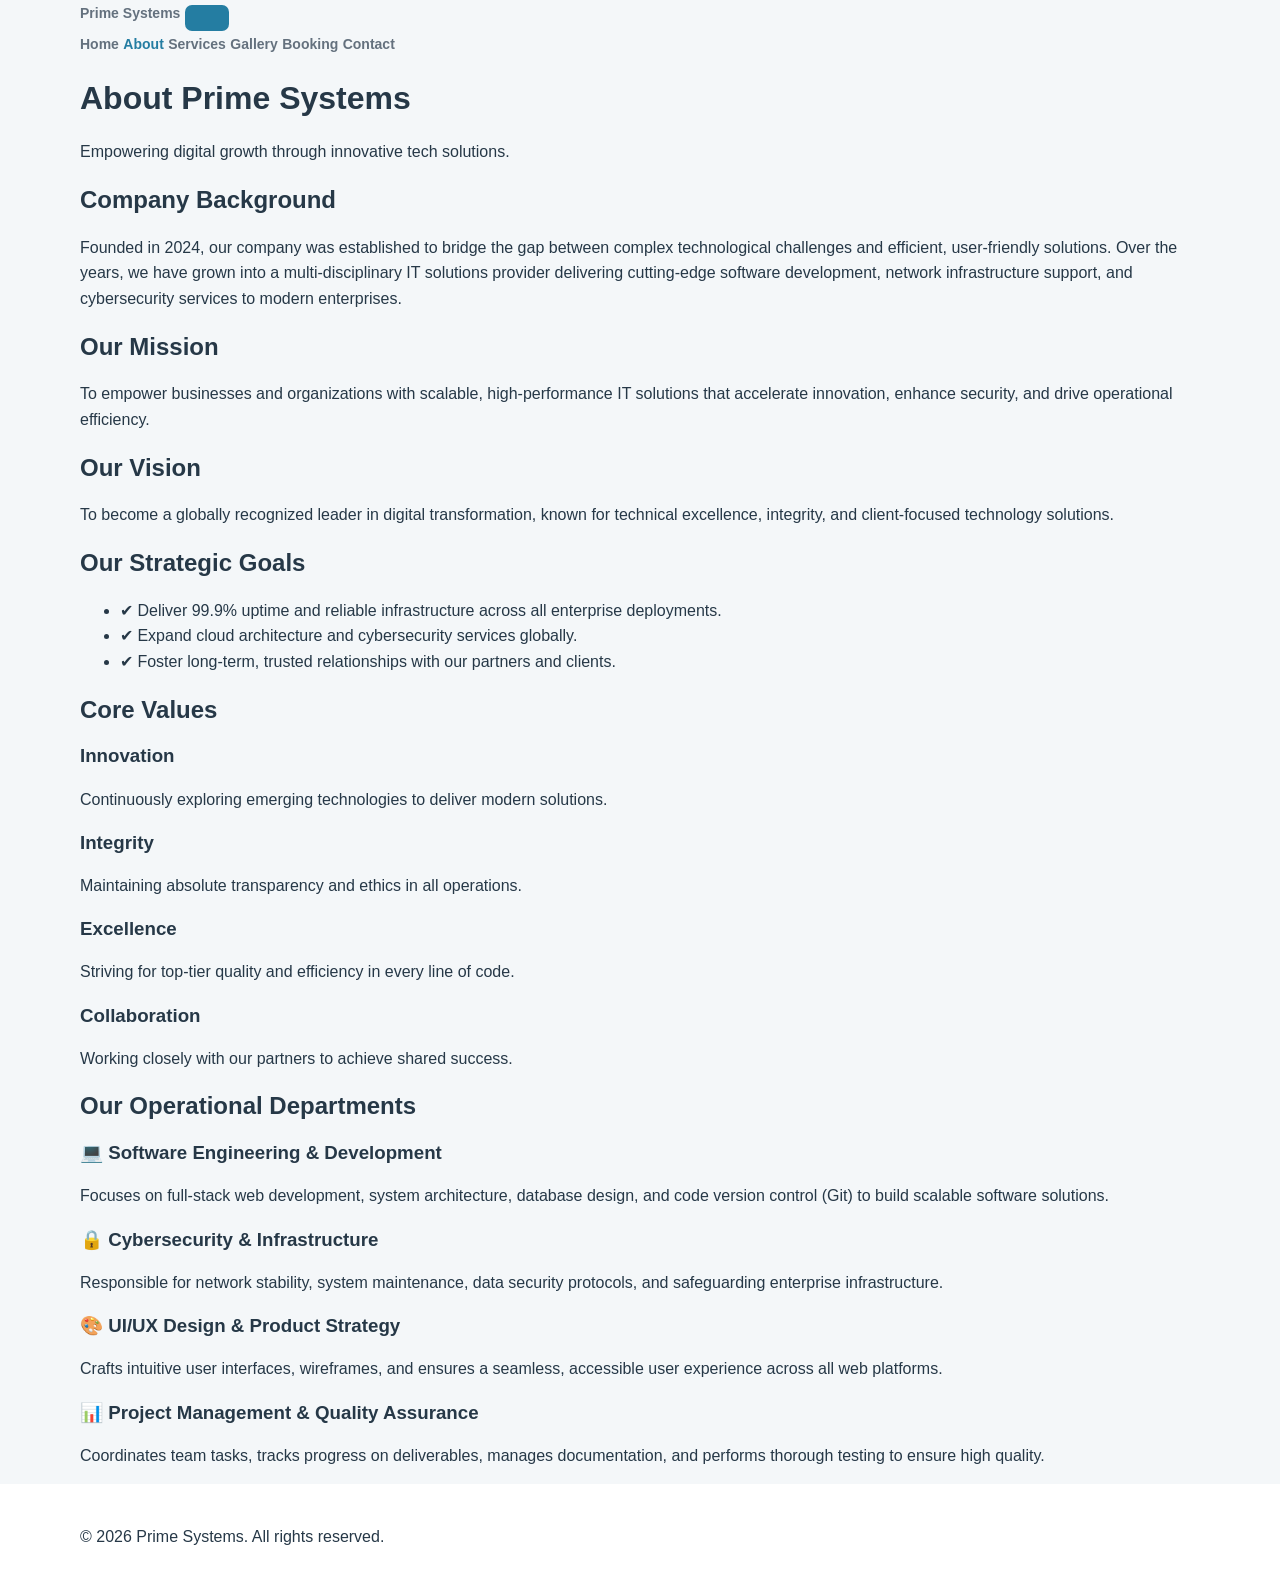
==== about.html @ 313a0764 "Add about.html page" ====
<!DOCTYPE html>
<html lang="en">
<head>
  <meta charset="UTF-8">
  <meta name="viewport" content="width=device-width, initial-scale=1.0">
  <title>About Us - Prime Systems</title>
  <!-- Bootstrap 5 CSS CDN -->
  <link rel="stylesheet" href="style.css">
</head>
<body class="bg-light">
<!-- Navigation -->
<nav class="navbar navbar-expand-lg navbar-dark bg-dark">
  <div class="container">
    <a class="navbar-brand" href="index.html">Prime Systems</a>

    <button class="navbar-toggler" type="button" 
            data-bs-toggle="collapse" data-bs-target="#menu" 
            aria-controls="menu" aria-expanded="false" 
            aria-label="Toggle navigation">
      <span class="navbar-toggler-icon"></span>
    </button>

    <div class="collapse navbar-collapse" id="menu">
      <div class="navbar-nav ms-auto">
        <a class="nav-link" href="index.html">Home</a>
        <a class="nav-link active" href="about_us.html" aria-current="page">About</a>
        <a class="nav-link" href="services.html">Services</a>
        <a class="nav-link" href="gallery.html">Gallery</a>
        <a class="nav-link" href="booking.html">Booking</a>
        <a class="nav-link" href="contact.html">Contact</a>
      </div>
    </div>
  </div>
</nav>

  <!-- Hero Banner -->
  <header class="bg-primary text-white text-center py-5 shadow-sm">
    <div class="container">
      <h1 class="display-4 fw-bold">About Prime Systems</h1>
      <p class="lead mb-0">Empowering digital growth through innovative tech solutions.</p>
    </div>
  </header>

  <main class="container my-5">

    <!-- Company Background -->
    <section class="card border-0 shadow-sm mb-4">
      <div class="card-body p-4">
        <h2 class="h3 text-primary border-bottom pb-2 mb-3">Company Background</h2>
        <p class="card-text text-secondary">
          Founded in 2024, our company was established to bridge the gap between complex technological challenges and efficient, user-friendly solutions. Over the years, we have grown into a multi-disciplinary IT solutions provider delivering cutting-edge software development, network infrastructure support, and cybersecurity services to modern enterprises.
        </p>
      </div>
    </section>

    <!-- Mission & Vision -->
    <div class="row g-4 mb-4">
      <!-- Mission -->
      <div class="col-md-6">
        <section class="card border-0 shadow-sm h-100">
          <div class="card-body p-4">
            <h2 class="h3 text-primary border-bottom pb-2 mb-3">Our Mission</h2>
            <p class="card-text text-secondary">
              To empower businesses and organizations with scalable, high-performance IT solutions that accelerate innovation, enhance security, and drive operational efficiency.
            </p>
          </div>
        </section>
      </div>

      <!-- Vision -->
      <div class="col-md-6">
        <section class="card border-0 shadow-sm h-100">
          <div class="card-body p-4">
            <h2 class="h3 text-primary border-bottom pb-2 mb-3">Our Vision</h2>
            <p class="card-text text-secondary">
              To become a globally recognized leader in digital transformation, known for technical excellence, integrity, and client-focused technology solutions.
            </p>
          </div>
        </section>
      </div>
    </div>

    <!-- Company Goals -->
    <section class="card border-0 shadow-sm mb-4">
      <div class="card-body p-4">
        <h2 class="h3 text-primary border-bottom pb-2 mb-3">Our Strategic Goals</h2>
        <ul class="list-group list-group-flush text-secondary">
          <li class="list-group-item border-0 ps-0">✔ Deliver 99.9% uptime and reliable infrastructure across all enterprise deployments.</li>
          <li class="list-group-item border-0 ps-0">✔ Expand cloud architecture and cybersecurity services globally.</li>
          <li class="list-group-item border-0 ps-0">✔ Foster long-term, trusted relationships with our partners and clients.</li>
        </ul>
      </div>
    </section>

    <!-- Core Values -->
    <section class="card border-0 shadow-sm mb-4">
      <div class="card-body p-4">
        <h2 class="h3 text-primary border-bottom pb-2 mb-4">Core Values</h2>
        <div class="row g-3">
          <div class="col-md-6 col-lg-3">
            <div class="p-3 bg-light rounded border-start border-primary border-4 shadow-sm h-100">
              <h3 class="h5 text-primary">Innovation</h3>
              <p class="small text-muted mb-0">Continuously exploring emerging technologies to deliver modern solutions.</p>
            </div>
          </div>
          <div class="col-md-6 col-lg-3">
            <div class="p-3 bg-light rounded border-start border-primary border-4 shadow-sm h-100">
              <h3 class="h5 text-primary">Integrity</h3>
              <p class="small text-muted mb-0">Maintaining absolute transparency and ethics in all operations.</p>
            </div>
          </div>
          <div class="col-md-6 col-lg-3">
            <div class="p-3 bg-light rounded border-start border-primary border-4 shadow-sm h-100">
              <h3 class="h5 text-primary">Excellence</h3>
              <p class="small text-muted mb-0">Striving for top-tier quality and efficiency in every line of code.</p>
            </div>
          </div>
          <div class="col-md-6 col-lg-3">
            <div class="p-3 bg-light rounded border-start border-primary border-4 shadow-sm h-100">
              <h3 class="h5 text-primary">Collaboration</h3>
              <p class="small text-muted mb-0">Working closely with our partners to achieve shared success.</p>
            </div>
          </div>
        </div>
      </div>
    </section>

    <!-- Operational Departments (Replacing Individual -->
    <section class="card border-0 shadow-sm mb-4">
      <div class="card-body p-4">
        <h2 class="h3 text-primary border-bottom pb-2 mb-4">Our Operational Departments</h2>
        <div class="row g-4">
          
          <div class="col-md-6">
            <div class="p-3 border rounded h-100 bg-white">
              <h3 class="h5 text-dark fw-bold mb-2">💻 Software Engineering & Development</h3>
              <p class="text-secondary small mb-0">
                Focuses on full-stack web development, system architecture, database design, and code version control (Git) to build scalable software solutions.
              </p>
            </div>
          </div>

          <div class="col-md-6">
            <div class="p-3 border rounded h-100 bg-white">
              <h3 class="h5 text-dark fw-bold mb-2">🔒 Cybersecurity & Infrastructure</h3>
              <p class="text-secondary small mb-0">
                Responsible for network stability, system maintenance, data security protocols, and safeguarding enterprise infrastructure.
              </p>
            </div>
          </div>

          <div class="col-md-6">
            <div class="p-3 border rounded h-100 bg-white">
              <h3 class="h5 text-dark fw-bold mb-2">🎨 UI/UX Design & Product Strategy</h3>
              <p class="text-secondary small mb-0">
                Crafts intuitive user interfaces, wireframes, and ensures a seamless, accessible user experience across all web platforms.
              </p>
            </div>
          </div>

          <div class="col-md-6">
            <div class="p-3 border rounded h-100 bg-white">
              <h3 class="h5 text-dark fw-bold mb-2">📊 Project Management & Quality Assurance</h3>
              <p class="text-secondary small mb-0">
                Coordinates team tasks, tracks progress on deliverables, manages documentation, and performs thorough testing to ensure high quality.
              </p>
            </div>
          </div>

        </div>
      </div>
      </section> 
  </main>
  <!-- Footer -->
  <footer class="bg-dark text-white text-center py-4 mt-auto">
    <div class="container">
      <p class="mb-0">&copy; 2026 Prime Systems. All rights reserved.</p>
    </div>
  </footer>
</body>
</html>
---- style.css ----
/* Prime Systems IT Company - contact page */
:root {
  --navy: #14283e;
  --blue: #247da2;
  --text: #263847;
  --muted: #657582;
  --bg: #f4f7f9;
}
* { box-sizing: border-box; }
body { margin: 0; color: var(--text); background: var(--bg); font-family: Arial, Helvetica, sans-serif; line-height: 1.6; }
.container { width: min(1120px, 90%); margin: 0 auto; }
a { color: inherit; }
.site-header { background: #fff; border-bottom: 1px solid #e4e9ef; }
.header-content { display: flex; align-items: center; justify-content: space-between; gap: 24px; min-height: 86px; }
.logo { text-decoration: none; font-size: 20px; font-weight: 800; color: var(--navy); }
.logo span { color: var(--blue); }
nav { display: flex; gap: 21px; flex-wrap: wrap; }
nav a { text-decoration: none; font-weight: 600; font-size: 14px; color: #64717e; }
nav a:hover, nav a.active { color: var(--blue); }
.intro { padding: 70px 0 42px; }
.eyebrow { color: var(--blue); font-size: 12px; font-weight: 700; letter-spacing: 1.8px; margin: 0 0 12px; }
h1, h2, h3 { line-height: 1.25; }
.intro h1 { margin: 0; color: var(--navy); font-size: clamp(32px, 5vw, 51px); }
.intro > p:last-child { max-width: 630px; color: var(--muted); font-size: 17px; margin-top: 17px; }
.contact-section { display: grid; grid-template-columns: 0.85fr 1.15fr; gap: 23px; padding-bottom: 76px; }
.contact-info { background: var(--navy); color: white; padding: 40px; border-radius: 12px; }
.contact-info .eyebrow { color: #89d7f1; }
.contact-info h2 { font-size: 29px; margin: 0 0 12px; }
.contact-info > p:not(.eyebrow) { color: #bdcbd6; margin-bottom: 27px; }
.contact-detail { border-top: 1px solid #3c4f63; padding: 20px 0; }
.contact-detail h3 { color: #9fb8c8; font-size: 12px; letter-spacing: 1px; text-transform: uppercase; margin: 0 0 6px; }
.contact-detail a, .contact-detail p { display: block; text-decoration: none; margin: 3px 0; overflow-wrap: anywhere; }
.contact-detail a:hover { text-decoration: underline; }
.form-card { background: #fff; border: 1px solid #e2e8ed; border-radius: 12px; padding: 40px; }
.form-card h2 { font-size: 29px; color: var(--navy); margin: 0 0 5px; }
.form-card > p { color: var(--muted); margin: 0 0 28px; }
.form-row { display: grid; grid-template-columns: 1fr 1fr; gap: 16px; }
.field { margin-bottom: 19px; }
label { display: block; font-size: 13px; font-weight: 700; margin-bottom: 7px; }
input, select, textarea { width: 100%; padding: 12px 13px; font: inherit; font-size: 14px; color: var(--text); border: 1px solid #d4dde4; border-radius: 7px; background: #fff; }
textarea { resize: vertical; }
input:focus, select:focus, textarea:focus { outline: 2px solid #81cde9; outline-offset: 1px; }
button { border: 0; border-radius: 7px; background: var(--blue); color: white; font: inherit; font-size: 14px; font-weight: 700; padding: 13px 22px; cursor: pointer; }
button:hover { background: #176383; }
.form-note { color: #758390; font-size: 12px; margin: 16px 0 0; }
#form-status { color: #185e51; background: #e6f5ef; padding: 12px; border-radius: 6px; }
.booking-banner { background: #e6eff4; padding: 29px 0; }
.booking-content { display: flex; justify-content: space-between; align-items: center; gap: 20px; }
.booking-content h2 { margin: 0; color: var(--navy); font-size: 20px; }
.booking-content p { margin: 3px 0; color: var(--muted); font-size: 14px; }
.booking-content a { text-decoration: none; color: var(--blue); font-weight: 700; white-space: nowrap; }
footer { background: white; padding: 24px 0; }
.footer-content { display: flex; justify-content: space-between; gap: 20px; }
.footer-content p, .footer-content a { margin: 0; text-decoration: none; color: #71808a; font-size: 12px; }
@media (max-width: 850px) {
  .header-content { flex-direction: column; padding: 19px 0; gap: 15px; }
  nav { justify-content: center; }
  .contact-section { grid-template-columns: 1fr; }
}
@media (max-width: 560px) {
  .intro { padding: 42px 0 30px; }
  .contact-info, .form-card { padding: 25px; }
  .form-row { grid-template-columns: 1fr; gap: 0; }
  .booking-content, .footer-content { flex-direction: column; align-items: start; }
}
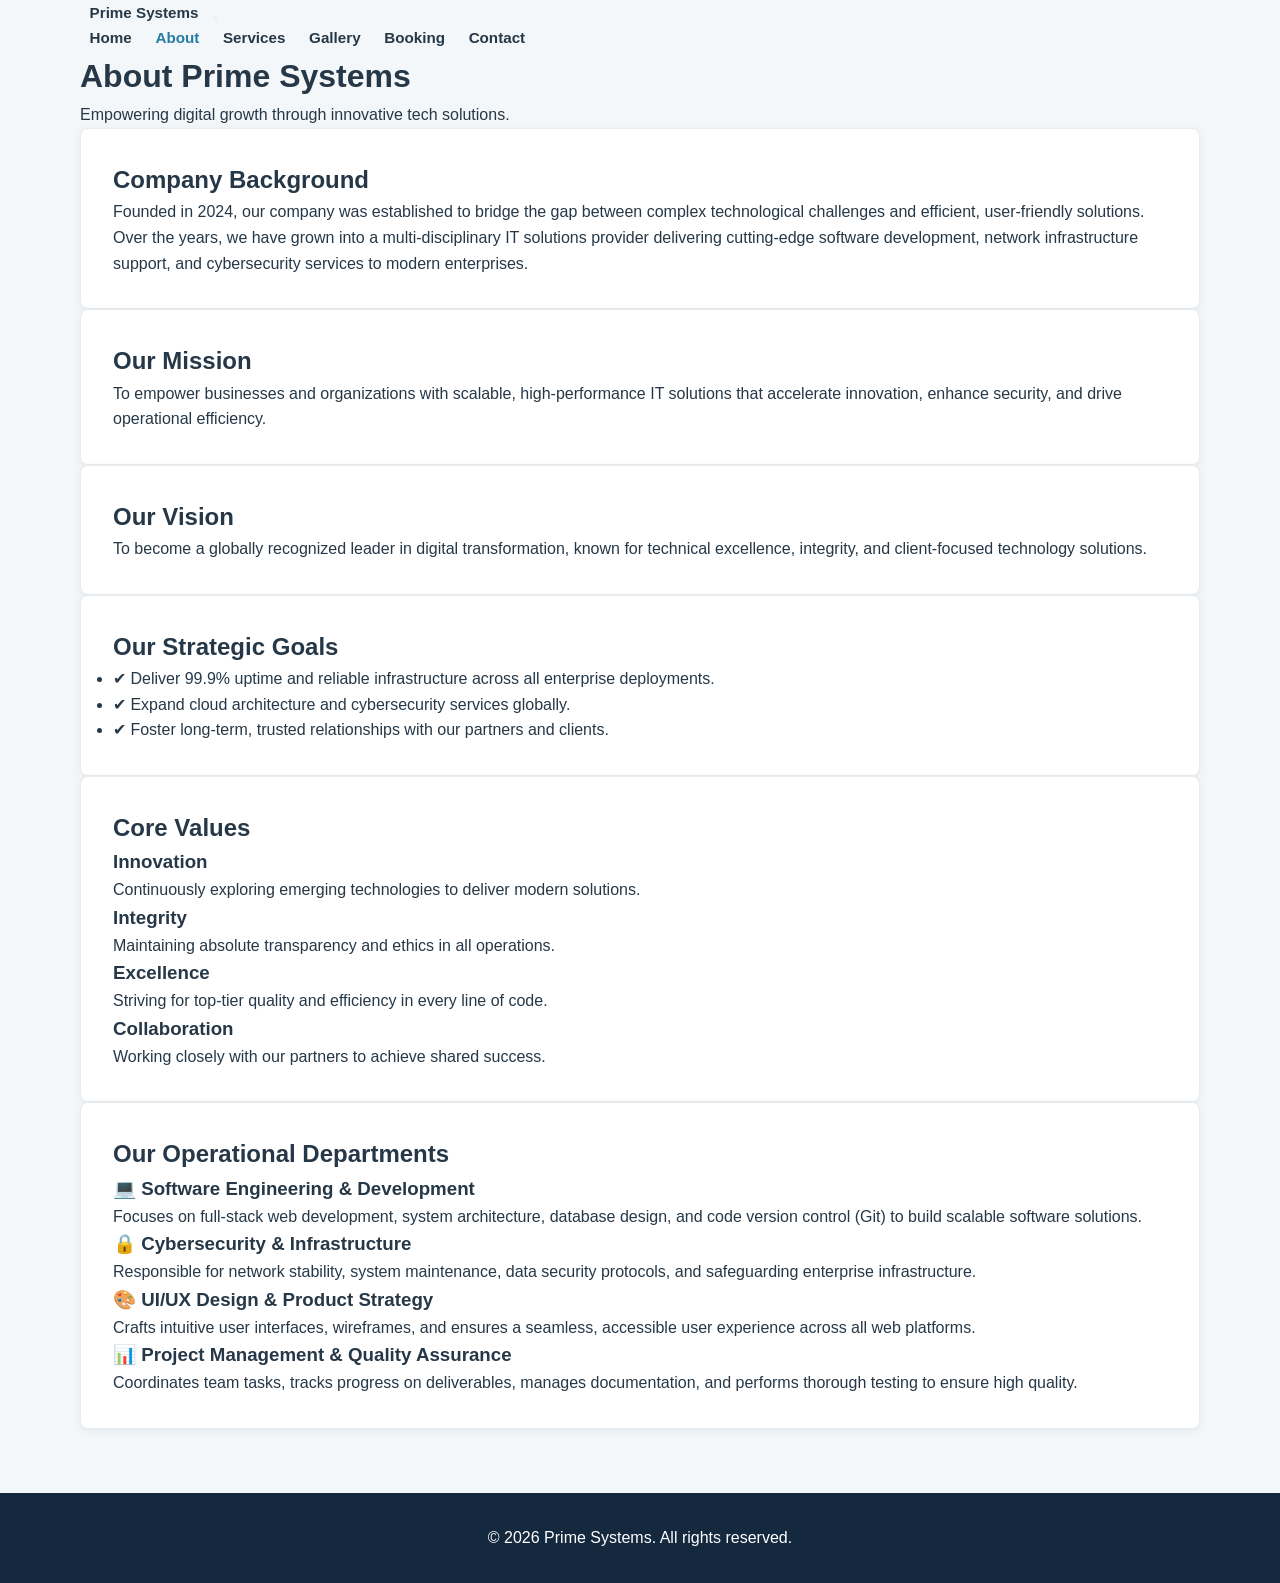
==== commit 704806bc: "Update github code" ====
--- a/about.html
+++ b/about.html
@@ -4,10 +4,12 @@
   <meta charset="UTF-8">
   <meta name="viewport" content="width=device-width, initial-scale=1.0">
   <title>About Us - Prime Systems</title>
+ 
   <!-- Bootstrap 5 CSS CDN -->
+ 
   <link rel="stylesheet" href="style.css">
 </head>
-<body class="bg-light">
+<body class="">
 <!-- Navigation -->
 <nav class="navbar navbar-expand-lg navbar-dark bg-dark">
   <div class="container">
--- a/style.css
+++ b/style.css
@@ -1,65 +1,202 @@
-/* Prime Systems IT Company - contact page */
+/* ==========================================================================
+   Prime Systems IT Company - Unified Custom Stylesheet
+   ========================================================================== */
+
+/* --- 1. Brand Color Variables --- */
 :root {
-  --navy: #14283e;
-  --blue: #247da2;
-  --text: #263847;
-  --muted: #657582;
-  --bg: #f4f7f9;
-}
-* { box-sizing: border-box; }
-body { margin: 0; color: var(--text); background: var(--bg); font-family: Arial, Helvetica, sans-serif; line-height: 1.6; }
-.container { width: min(1120px, 90%); margin: 0 auto; }
-a { color: inherit; }
-.site-header { background: #fff; border-bottom: 1px solid #e4e9ef; }
-.header-content { display: flex; align-items: center; justify-content: space-between; gap: 24px; min-height: 86px; }
-.logo { text-decoration: none; font-size: 20px; font-weight: 800; color: var(--navy); }
-.logo span { color: var(--blue); }
-nav { display: flex; gap: 21px; flex-wrap: wrap; }
-nav a { text-decoration: none; font-weight: 600; font-size: 14px; color: #64717e; }
-nav a:hover, nav a.active { color: var(--blue); }
-.intro { padding: 70px 0 42px; }
-.eyebrow { color: var(--blue); font-size: 12px; font-weight: 700; letter-spacing: 1.8px; margin: 0 0 12px; }
-h1, h2, h3 { line-height: 1.25; }
-.intro h1 { margin: 0; color: var(--navy); font-size: clamp(32px, 5vw, 51px); }
-.intro > p:last-child { max-width: 630px; color: var(--muted); font-size: 17px; margin-top: 17px; }
-.contact-section { display: grid; grid-template-columns: 0.85fr 1.15fr; gap: 23px; padding-bottom: 76px; }
-.contact-info { background: var(--navy); color: white; padding: 40px; border-radius: 12px; }
-.contact-info .eyebrow { color: #89d7f1; }
-.contact-info h2 { font-size: 29px; margin: 0 0 12px; }
-.contact-info > p:not(.eyebrow) { color: #bdcbd6; margin-bottom: 27px; }
-.contact-detail { border-top: 1px solid #3c4f63; padding: 20px 0; }
-.contact-detail h3 { color: #9fb8c8; font-size: 12px; letter-spacing: 1px; text-transform: uppercase; margin: 0 0 6px; }
-.contact-detail a, .contact-detail p { display: block; text-decoration: none; margin: 3px 0; overflow-wrap: anywhere; }
-.contact-detail a:hover { text-decoration: underline; }
-.form-card { background: #fff; border: 1px solid #e2e8ed; border-radius: 12px; padding: 40px; }
-.form-card h2 { font-size: 29px; color: var(--navy); margin: 0 0 5px; }
-.form-card > p { color: var(--muted); margin: 0 0 28px; }
-.form-row { display: grid; grid-template-columns: 1fr 1fr; gap: 16px; }
-.field { margin-bottom: 19px; }
-label { display: block; font-size: 13px; font-weight: 700; margin-bottom: 7px; }
-input, select, textarea { width: 100%; padding: 12px 13px; font: inherit; font-size: 14px; color: var(--text); border: 1px solid #d4dde4; border-radius: 7px; background: #fff; }
-textarea { resize: vertical; }
-input:focus, select:focus, textarea:focus { outline: 2px solid #81cde9; outline-offset: 1px; }
-button { border: 0; border-radius: 7px; background: var(--blue); color: white; font: inherit; font-size: 14px; font-weight: 700; padding: 13px 22px; cursor: pointer; }
-button:hover { background: #176383; }
-.form-note { color: #758390; font-size: 12px; margin: 16px 0 0; }
-#form-status { color: #185e51; background: #e6f5ef; padding: 12px; border-radius: 6px; }
-.booking-banner { background: #e6eff4; padding: 29px 0; }
-.booking-content { display: flex; justify-content: space-between; align-items: center; gap: 20px; }
-.booking-content h2 { margin: 0; color: var(--navy); font-size: 20px; }
-.booking-content p { margin: 3px 0; color: var(--muted); font-size: 14px; }
-.booking-content a { text-decoration: none; color: var(--blue); font-weight: 700; white-space: nowrap; }
-footer { background: white; padding: 24px 0; }
-.footer-content { display: flex; justify-content: space-between; gap: 20px; }
-.footer-content p, .footer-content a { margin: 0; text-decoration: none; color: #71808a; font-size: 12px; }
-@media (max-width: 850px) {
-  .header-content { flex-direction: column; padding: 19px 0; gap: 15px; }
-  nav { justify-content: center; }
-  .contact-section { grid-template-columns: 1fr; }
-}
-@media (max-width: 560px) {
-  .intro { padding: 42px 0 30px; }
-  .contact-info, .form-card { padding: 25px; }
-  .form-row { grid-template-columns: 1fr; gap: 0; }
-  .booking-content, .footer-content { flex-direction: column; align-items: start; }
-}
+  --navy: #14283e;        /* Dark header, logo & primary text */
+  --blue: #247da2;        /* Brand accent, active links & buttons */
+  --blue-hover: #1b6382;  /* Button hover state */
+  --text-dark: #263847;   /* Body text color */
+  --text-muted: #657582;  /* Secondary / subtitle text */
+  --bg-light: #f4f7f9;    /* Clean off-white background */
+  --card-bg: #ffffff;     /* Card background */
+  --shadow-sm: 0 2px 8px rgba(0, 0, 0, 0.06);
+  --shadow-md: 0 4px 16px rgba(0, 0, 0, 0.1);
+  --transition: all 0.3s ease;
+}
+
+/* --- 2. Global Reset & Base Typography --- */
+* {
+  box-sizing: border-box;
+  margin: 0;
+  padding: 0;
+}
+
+body {
+  font-family: -apple-system, BlinkMacSystemFont, "Segoe UI", Roboto, Oxygen, Ubuntu, Cantarell, sans-serif;
+  color: var(--text-dark);
+  background-color: var(--bg-light);
+  line-height: 1.6;
+}
+
+/* --- 3. Layout Container --- */
+.container {
+  width: min(1120px, 90%);
+  margin: 0 auto;
+}
+
+/* --- 4. Navigation Bar & Site Header --- */
+.site-header {
+  background-color: #ffffff;
+  border-bottom: 1px solid #e4e9ef;
+  position: sticky;
+  top: 0;
+  z-index: 1000;
+}
+
+.header-content {
+  display: flex;
+  align-items: center;
+  justify-content: space-between;
+  padding: 1rem 0;
+}
+
+/* Brand Logo Styling */
+.logo {
+  font-size: 1.25rem;
+  font-weight: 800;
+  color: var(--navy);
+  text-decoration: none;
+  display: flex;
+  align-items: center;
+  gap: 0.25rem;
+}
+
+.brand-symbol {
+  color: var(--blue);
+  font-weight: 900;
+}
+
+.logo span {
+  color: var(--blue);
+}
+
+/* Navigation Menu Links */
+nav {
+  display: flex;
+  align-items: center;
+  gap: 1.25rem;
+  flex-wrap: wrap;
+}
+
+nav a {
+  text-decoration: none;
+  color: var(--text-dark);
+  font-size: 0.95rem;
+  font-weight: 600;
+  padding: 0.4rem 0.6rem;
+  transition: var(--transition);
+}
+
+nav a:hover,
+nav a.active {
+  color: var(--blue);
+}
+
+/* --- 5. Hero Banner / Intro Section --- */
+.intro, .services-hero {
+  padding: 4.5rem 0 3rem;
+  background-color: var(--bg-light);
+}
+
+.eyebrow {
+  color: var(--blue);
+  font-size: 0.8rem;
+  font-weight: 700;
+  letter-spacing: 1.5px;
+  text-transform: uppercase;
+  margin-bottom: 0.75rem;
+}
+
+.intro h1, .services-hero h1 {
+  font-size: clamp(2rem, 4vw, 3rem);
+  color: var(--navy);
+  line-height: 1.2;
+  margin-bottom: 1rem;
+}
+
+.intro p, .services-hero p {
+  max-width: 630px;
+  color: var(--text-muted);
+  font-size: 1.1rem;
+}
+
+/* --- 6. Content Cards & Grid Containers --- */
+.card, .service-card {
+  background: var(--card-bg);
+  padding: 2rem;
+  border-radius: 8px;
+  box-shadow: var(--shadow-sm);
+  transition: var(--transition);
+  border: 1px solid #e9ecef;
+}
+
+.card:hover, .service-card:hover {
+  transform: translateY(-4px);
+  box-shadow: var(--shadow-md);
+}
+
+/* --- 7. Primary Action Buttons --- */
+.btn-primary, .button-main {
+  display: inline-block;
+  background-color: var(--blue);
+  color: #ffffff !important;
+  padding: 0.75rem 1.5rem;
+  border-radius: 6px;
+  text-decoration: none;
+  font-weight: 600;
+  transition: var(--transition);
+  border: none;
+  cursor: pointer;
+}
+
+.btn-primary:hover, .button-main:hover {
+  background-color: var(--blue-hover);
+}
+
+/* --- 8. Gallery Grid Styling --- */
+.gallery-grid {
+  display: grid;
+  grid-template-columns: repeat(3, 1fr);
+  gap: 20px;
+  margin-top: 2rem;
+  margin-bottom: 3rem;
+}
+
+.gallery-grid img {
+  width: 100%;
+  height: 200px;
+  object-fit: contain;
+  display: block;
+  border-radius: 6px;
+  background-color: #ffffff;
+  padding: 5px;
+  box-shadow: var(--shadow-sm);
+}
+
+.gallery-grid figure {
+  margin: 0;
+  text-align: center;
+}
+
+.gallery-grid figcaption {
+  padding: 10px;
+  font-size: 0.9rem;
+  color: var(--text-muted);
+  font-weight: 600;
+}
+
+/* --- 9. Site Footer --- */
+footer {
+  background-color: var(--navy);
+  color: #ffffff;
+  padding: 2rem 0;
+  margin-top: 4rem;
+  text-align: center;
+}
+
+footer a {
+  color: var(--blue);
+  text-decoration: none;
+}
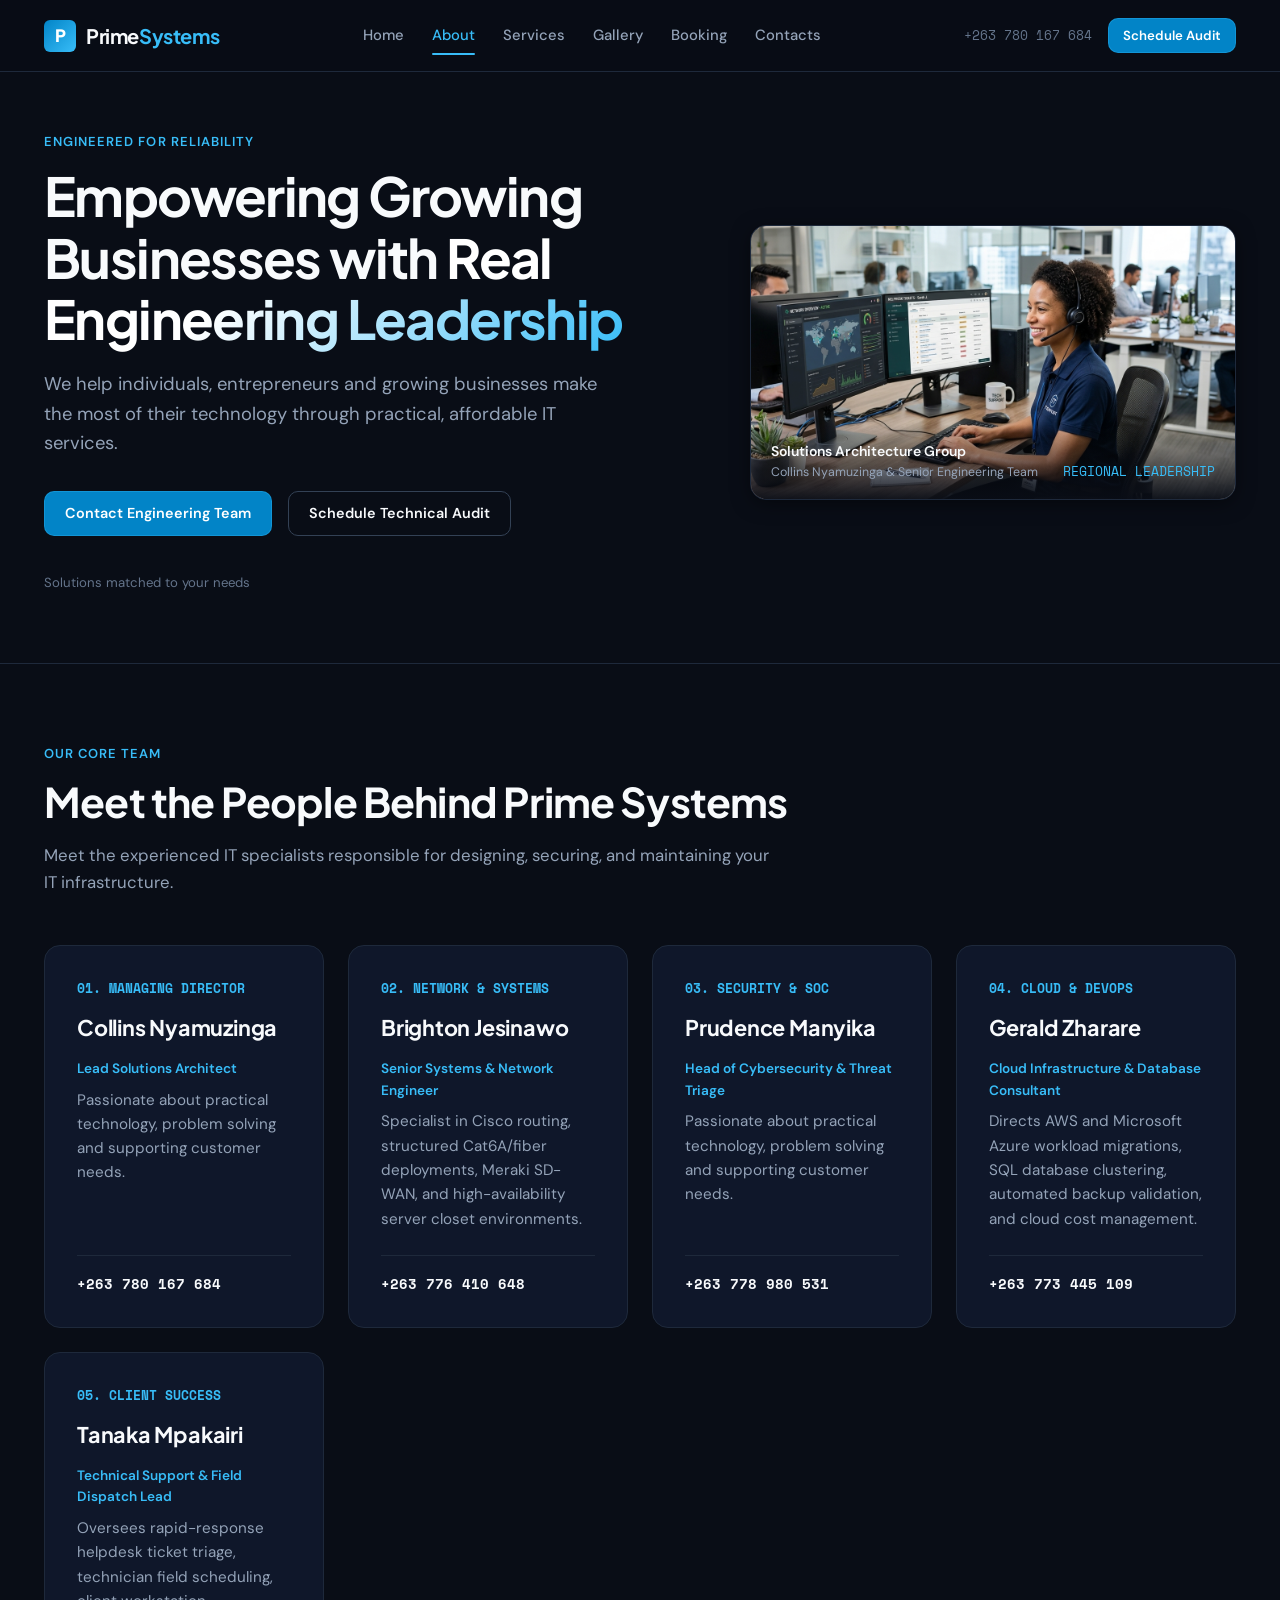
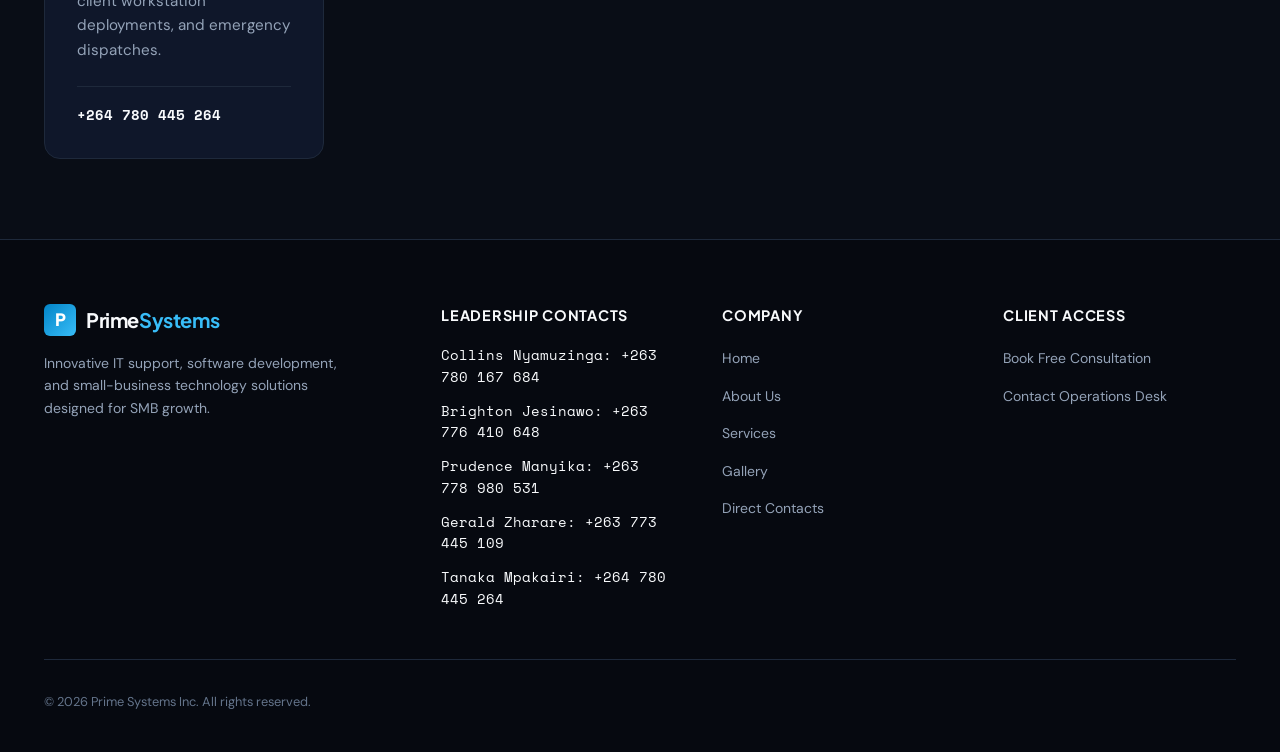
==== commit 6219d663: "Update Prime Systems website and contacts page" ====
--- a/about.html
+++ b/about.html
@@ -1,183 +1,206 @@
 <!DOCTYPE html>
+
 <html lang="en">
 <head>
-  <meta charset="UTF-8">
-  <meta name="viewport" content="width=device-width, initial-scale=1.0">
-  <title>About Us - Prime Systems</title>
- 
-  <!-- Bootstrap 5 CSS CDN -->
- 
-  <link rel="stylesheet" href="style.css">
+<meta charset="utf-8"/>
+<meta content="width=device-width, initial-scale=1.0" name="viewport"/>
+<title>About Us &amp; Engineering Leadership | Prime Systems</title>
+<meta content="Prime Systems offers practical website development, software, computer support, networking and other IT services for growing businesses in Zimbabwe." name="description"/>
+<link href="styles.css" rel="stylesheet"/>
+<link href="https://fonts.googleapis.com" rel="preconnect"/>
+<link crossorigin="" href="https://fonts.gstatic.com" rel="preconnect"/>
+<link href="https://fonts.googleapis.com/css2?family=DM+Sans:ital,opsz,wght@0,9..40,400..700;1,9..40,400..700&amp;family=Plus+Jakarta+Sans:ital,wght@0,300..800;1,300..800&amp;family=Space+Mono:wght@400;700&amp;display=swap" rel="stylesheet"/>
 </head>
-<body class="">
-<!-- Navigation -->
-<nav class="navbar navbar-expand-lg navbar-dark bg-dark">
-  <div class="container">
-    <a class="navbar-brand" href="index.html">Prime Systems</a>
+<body>
+<!-- Reusable Navigation Bar -->
+<header class="site-header">
+<div class="container nav-container">
+<a aria-label="Prime Systems Homepage" class="brand-zone" href="index.html">
+<div class="brand-logo-icon">P</div>
+<div class="brand-title">Prime<span>Systems</span></div>
+</a>
+<nav aria-label="Main Navigation" class="nav-menu" id="primary-nav">
+<a class="nav-link" href="index.html">Home</a>
+<a aria-current="page" class="nav-link active" href="about.html">About</a>
+<a class="nav-link" href="services.html">Services</a>
+<a class="nav-link" href="gallery.html">Gallery</a>
+<a class="nav-link" href="booking.html">Booking</a>
+<a class="nav-link" href="contacts.html">Contacts</a>
+</nav>
+<div class="nav-actions">
+<a class="nav-contact-hint tabular-nums" href="tel:+263780167684">+263 780 167 684</a>
+<a class="btn btn-primary btn-sm" href="booking.html">Schedule Audit</a>
+</div>
+<button aria-expanded="false" aria-label="Toggle navigation menu" class="mobile-nav-toggle" id="mobile-toggle">
+<svg fill="none" height="24" stroke="currentColor" stroke-linecap="round" stroke-linejoin="round" stroke-width="2" viewbox="0 0 24 24" width="24">
+<line x1="3" x2="21" y1="12" y2="12"></line>
+<line x1="3" x2="21" y1="6" y2="6"></line>
+<line x1="3" x2="21" y1="18" y2="18"></line>
+</svg>
+</button>
+</div>
+</header>
+<main id="main-content">
+<section class="hero section-spacing">
+<div class="container hero-grid">
+<div class="hero-content">
+<p class="section-kicker">Engineered For Reliability</p>
+<h1 class="hero-headline">Empowering Growing Businesses with <span class="text-gradient">Real Engineering Leadership</span></h1>
+<p class="hero-subtitle">We help individuals, entrepreneurs and growing businesses make the most of their technology through practical, affordable IT services.</p>
+<div class="hero-cta-group">
+<a class="btn btn-primary" href="contacts.html">Contact Engineering Team</a>
+<a class="btn btn-outline" href="booking.html">Schedule Technical Audit</a>
+</div>
+<div class="hero-meta-proof">Solutions matched to your needs</div>
+</div>
+<div class="hero-media-wrapper">
+<img alt="Black African IT professional in a modern workspace, illustrative photo" class="hero-media-img" loading="eager" src="Images/african_it_team.jpg"/>
+<div class="media-caption-overlay">
+<div>
+<div class="media-caption-title">Solutions Architecture Group</div>
+<div class="media-caption-sub">Collins Nyamuzinga &amp; Senior Engineering Team</div>
+</div>
+<span class="tabular-nums" style="font-size:0.8rem; color:var(--color-accent);">REGIONAL LEADERSHIP</span>
+</div>
+</div>
+</div>
+</section>
+<!-- 5 Team Members Roster -->
+<section class="section-spacing">
+<div class="container">
+<div class="section-header">
+<p class="section-kicker">Our Core Team</p>
+<h2 class="section-title">Meet the People Behind Prime Systems</h2>
+<p class="section-description">
+            Meet the experienced IT specialists responsible for designing, securing, and maintaining your IT infrastructure.
+          </p>
+</div>
+<div style="display: grid; grid-template-columns: repeat(auto-fit, minmax(280px, 1fr)); gap: 24px;">
+<!-- 1. Collins Nyamuzinga -->
+<article class="card">
+<span class="card-index">01. MANAGING DIRECTOR</span>
+<h3 class="card-title">Collins Nyamuzinga</h3>
+<p style="font-size: 0.85rem; color: var(--color-accent); font-weight: 600; margin-bottom: 8px;">Lead Solutions Architect</p>
+<p class="card-text">Passionate about practical technology, problem solving and supporting customer needs.</p>
+<div class="card-footer">
+<span class="tabular-nums font-mono" style="font-size: 0.9rem; color: var(--color-text-primary); font-weight: 700;">
+<a href="tel:+263780167684">+263 780 167 684</a>
+</span>
+</div>
+</article>
+<!-- 2. Brighton Jesinawo -->
+<article class="card">
+<span class="card-index">02. NETWORK &amp; SYSTEMS</span>
+<h3 class="card-title">Brighton Jesinawo</h3>
+<p style="font-size: 0.85rem; color: var(--color-accent); font-weight: 600; margin-bottom: 8px;">Senior Systems &amp; Network Engineer</p>
+<p class="card-text">
+              Specialist in Cisco routing, structured Cat6A/fiber deployments, Meraki SD-WAN, and high-availability server closet environments.
+            </p>
+<div class="card-footer">
+<span class="tabular-nums font-mono" style="font-size: 0.9rem; color: var(--color-text-primary); font-weight: 700;">
+<a href="tel:+263776410648">+263 776 410 648</a>
+</span>
+</div>
+</article>
+<!-- 3. Prudence Manyika -->
+<article class="card">
+<span class="card-index">03. SECURITY &amp; SOC</span>
+<h3 class="card-title">Prudence Manyika</h3>
+<p style="font-size: 0.85rem; color: var(--color-accent); font-weight: 600; margin-bottom: 8px;">Head of Cybersecurity &amp; Threat Triage</p>
+<p class="card-text">Passionate about practical technology, problem solving and supporting customer needs.</p>
+<div class="card-footer">
+<span class="tabular-nums font-mono" style="font-size: 0.9rem; color: var(--color-text-primary); font-weight: 700;">
+<a href="tel:+263778980531">+263 778 980 531</a>
+</span>
+</div>
+</article>
+<!-- 4. Gerald Zharare -->
+<article class="card">
+<span class="card-index">04. CLOUD &amp; DEVOPS</span>
+<h3 class="card-title">Gerald Zharare</h3>
+<p style="font-size: 0.85rem; color: var(--color-accent); font-weight: 600; margin-bottom: 8px;">Cloud Infrastructure &amp; Database Consultant</p>
+<p class="card-text">
+              Directs AWS and Microsoft Azure workload migrations, SQL database clustering, automated backup validation, and cloud cost management.
+            </p>
+<div class="card-footer">
+<span class="tabular-nums font-mono" style="font-size: 0.9rem; color: var(--color-text-primary); font-weight: 700;">
+<a href="tel:+263773445109">+263 773 445 109</a>
+</span>
+</div>
+</article>
+<!-- 5. Tanaka Mpakairi -->
+<article class="card">
+<span class="card-index">05. CLIENT SUCCESS</span>
+<h3 class="card-title">Tanaka Mpakairi</h3>
+<p style="font-size: 0.85rem; color: var(--color-accent); font-weight: 600; margin-bottom: 8px;">Technical Support &amp; Field Dispatch Lead</p>
+<p class="card-text">
+              Oversees rapid-response helpdesk ticket triage, technician field scheduling, client workstation deployments, and emergency dispatches.
+            </p>
+<div class="card-footer">
+<span class="tabular-nums font-mono" style="font-size: 0.9rem; color: var(--color-text-primary); font-weight: 700;">
+<a href="tel:+264780445264">+264 780 445 264</a>
+</span>
+</div>
+</article>
+</div>
+</div>
+</section>
+</main>
+<footer class="site-footer">
+<div class="container">
+<div class="footer-grid">
+<div>
+<a aria-label="Prime Systems" class="brand-zone" href="index.html">
+<div class="brand-logo-icon">P</div>
+<div class="brand-title">Prime<span>Systems</span></div>
+</a>
+<p class="footer-brand-desc">
+            Innovative IT support, software development, and small-business technology solutions designed for SMB growth.
+          </p>
+</div>
+<div>
+<h4 class="footer-column-title">Leadership Contacts</h4>
+<ul class="footer-links tabular-nums" style="font-size: 0.85rem;">
+<li>Collins Nyamuzinga: +263 780 167 684</li>
+<li>Brighton Jesinawo: +263 776 410 648</li>
+<li>Prudence Manyika: +263 778 980 531</li>
+<li>Gerald Zharare: +263 773 445 109</li>
+<li>Tanaka Mpakairi: +264 780 445 264</li>
+</ul>
+</div>
+<div>
+<h4 class="footer-column-title">Company</h4>
+<ul class="footer-links">
+<li><a class="footer-link" href="index.html">Home</a></li>
+<li><a class="footer-link" href="about.html">About Us</a></li>
+<li><a class="footer-link" href="services.html">Services</a></li>
+<li><a class="footer-link" href="gallery.html">Gallery</a></li>
+<li><a class="footer-link" href="contacts.html">Direct Contacts</a></li>
+</ul>
+</div>
+<div>
+<h4 class="footer-column-title">Client Access</h4>
+<ul class="footer-links">
+<li><a class="footer-link" href="booking.html">Book Free Consultation</a></li>
+<li><a class="footer-link" href="contacts.html">Contact Operations Desk</a></li>
+</ul>
+</div>
+</div>
+<div class="footer-bottom">
+<div>© 2026 Prime Systems Inc. All rights reserved.</div>
+</div>
+</div>
+</footer>
+<script>
+    const mobileToggle = document.getElementById('mobile-toggle');
+    const primaryNav = document.getElementById('primary-nav');
+    if (mobileToggle && primaryNav) {
+      mobileToggle.addEventListener('click', () => {
+        const isExpanded = primaryNav.classList.toggle('open');
+        mobileToggle.setAttribute('aria-expanded', isExpanded);
+      });
+    }
+  </script>
+</body>
+</html>
 
-    <button class="navbar-toggler" type="button" 
-            data-bs-toggle="collapse" data-bs-target="#menu" 
-            aria-controls="menu" aria-expanded="false" 
-            aria-label="Toggle navigation">
-      <span class="navbar-toggler-icon"></span>
-    </button>
-
-    <div class="collapse navbar-collapse" id="menu">
-      <div class="navbar-nav ms-auto">
-        <a class="nav-link" href="index.html">Home</a>
-        <a class="nav-link active" href="about_us.html" aria-current="page">About</a>
-        <a class="nav-link" href="services.html">Services</a>
-        <a class="nav-link" href="gallery.html">Gallery</a>
-        <a class="nav-link" href="booking.html">Booking</a>
-        <a class="nav-link" href="contact.html">Contact</a>
-      </div>
-    </div>
-  </div>
-</nav>
-
-  <!-- Hero Banner -->
-  <header class="bg-primary text-white text-center py-5 shadow-sm">
-    <div class="container">
-      <h1 class="display-4 fw-bold">About Prime Systems</h1>
-      <p class="lead mb-0">Empowering digital growth through innovative tech solutions.</p>
-    </div>
-  </header>
-
-  <main class="container my-5">
-
-    <!-- Company Background -->
-    <section class="card border-0 shadow-sm mb-4">
-      <div class="card-body p-4">
-        <h2 class="h3 text-primary border-bottom pb-2 mb-3">Company Background</h2>
-        <p class="card-text text-secondary">
-          Founded in 2024, our company was established to bridge the gap between complex technological challenges and efficient, user-friendly solutions. Over the years, we have grown into a multi-disciplinary IT solutions provider delivering cutting-edge software development, network infrastructure support, and cybersecurity services to modern enterprises.
-        </p>
-      </div>
-    </section>
-
-    <!-- Mission & Vision -->
-    <div class="row g-4 mb-4">
-      <!-- Mission -->
-      <div class="col-md-6">
-        <section class="card border-0 shadow-sm h-100">
-          <div class="card-body p-4">
-            <h2 class="h3 text-primary border-bottom pb-2 mb-3">Our Mission</h2>
-            <p class="card-text text-secondary">
-              To empower businesses and organizations with scalable, high-performance IT solutions that accelerate innovation, enhance security, and drive operational efficiency.
-            </p>
-          </div>
-        </section>
-      </div>
-
-      <!-- Vision -->
-      <div class="col-md-6">
-        <section class="card border-0 shadow-sm h-100">
-          <div class="card-body p-4">
-            <h2 class="h3 text-primary border-bottom pb-2 mb-3">Our Vision</h2>
-            <p class="card-text text-secondary">
-              To become a globally recognized leader in digital transformation, known for technical excellence, integrity, and client-focused technology solutions.
-            </p>
-          </div>
-        </section>
-      </div>
-    </div>
-
-    <!-- Company Goals -->
-    <section class="card border-0 shadow-sm mb-4">
-      <div class="card-body p-4">
-        <h2 class="h3 text-primary border-bottom pb-2 mb-3">Our Strategic Goals</h2>
-        <ul class="list-group list-group-flush text-secondary">
-          <li class="list-group-item border-0 ps-0">✔ Deliver 99.9% uptime and reliable infrastructure across all enterprise deployments.</li>
-          <li class="list-group-item border-0 ps-0">✔ Expand cloud architecture and cybersecurity services globally.</li>
-          <li class="list-group-item border-0 ps-0">✔ Foster long-term, trusted relationships with our partners and clients.</li>
-        </ul>
-      </div>
-    </section>
-
-    <!-- Core Values -->
-    <section class="card border-0 shadow-sm mb-4">
-      <div class="card-body p-4">
-        <h2 class="h3 text-primary border-bottom pb-2 mb-4">Core Values</h2>
-        <div class="row g-3">
-          <div class="col-md-6 col-lg-3">
-            <div class="p-3 bg-light rounded border-start border-primary border-4 shadow-sm h-100">
-              <h3 class="h5 text-primary">Innovation</h3>
-              <p class="small text-muted mb-0">Continuously exploring emerging technologies to deliver modern solutions.</p>
-            </div>
-          </div>
-          <div class="col-md-6 col-lg-3">
-            <div class="p-3 bg-light rounded border-start border-primary border-4 shadow-sm h-100">
-              <h3 class="h5 text-primary">Integrity</h3>
-              <p class="small text-muted mb-0">Maintaining absolute transparency and ethics in all operations.</p>
-            </div>
-          </div>
-          <div class="col-md-6 col-lg-3">
-            <div class="p-3 bg-light rounded border-start border-primary border-4 shadow-sm h-100">
-              <h3 class="h5 text-primary">Excellence</h3>
-              <p class="small text-muted mb-0">Striving for top-tier quality and efficiency in every line of code.</p>
-            </div>
-          </div>
-          <div class="col-md-6 col-lg-3">
-            <div class="p-3 bg-light rounded border-start border-primary border-4 shadow-sm h-100">
-              <h3 class="h5 text-primary">Collaboration</h3>
-              <p class="small text-muted mb-0">Working closely with our partners to achieve shared success.</p>
-            </div>
-          </div>
-        </div>
-      </div>
-    </section>
-
-    <!-- Operational Departments (Replacing Individual -->
-    <section class="card border-0 shadow-sm mb-4">
-      <div class="card-body p-4">
-        <h2 class="h3 text-primary border-bottom pb-2 mb-4">Our Operational Departments</h2>
-        <div class="row g-4">
-          
-          <div class="col-md-6">
-            <div class="p-3 border rounded h-100 bg-white">
-              <h3 class="h5 text-dark fw-bold mb-2">💻 Software Engineering & Development</h3>
-              <p class="text-secondary small mb-0">
-                Focuses on full-stack web development, system architecture, database design, and code version control (Git) to build scalable software solutions.
-              </p>
-            </div>
-          </div>
-
-          <div class="col-md-6">
-            <div class="p-3 border rounded h-100 bg-white">
-              <h3 class="h5 text-dark fw-bold mb-2">🔒 Cybersecurity & Infrastructure</h3>
-              <p class="text-secondary small mb-0">
-                Responsible for network stability, system maintenance, data security protocols, and safeguarding enterprise infrastructure.
-              </p>
-            </div>
-          </div>
-
-          <div class="col-md-6">
-            <div class="p-3 border rounded h-100 bg-white">
-              <h3 class="h5 text-dark fw-bold mb-2">🎨 UI/UX Design & Product Strategy</h3>
-              <p class="text-secondary small mb-0">
-                Crafts intuitive user interfaces, wireframes, and ensures a seamless, accessible user experience across all web platforms.
-              </p>
-            </div>
-          </div>
-
-          <div class="col-md-6">
-            <div class="p-3 border rounded h-100 bg-white">
-              <h3 class="h5 text-dark fw-bold mb-2">📊 Project Management & Quality Assurance</h3>
-              <p class="text-secondary small mb-0">
-                Coordinates team tasks, tracks progress on deliverables, manages documentation, and performs thorough testing to ensure high quality.
-              </p>
-            </div>
-          </div>
-
-        </div>
-      </div>
-      </section> 
-  </main>
-  <!-- Footer -->
-  <footer class="bg-dark text-white text-center py-4 mt-auto">
-    <div class="container">
-      <p class="mb-0">&copy; 2026 Prime Systems. All rights reserved.</p>
-    </div>
-  </footer>
-</body>
-</html>
--- a/styles.css
+++ b/styles.css
@@ -0,0 +1,1180 @@
+/* ==========================================================================
+   PRIME SYSTEMS - MODERN IT SOLUTIONS & SERVICES
+   Global External Stylesheet (styles.css)
+   ========================================================================== */
+
+/* --- 1. CSS VARIABLES & DESIGN TOKENS --- */
+:root {
+  /* Brand & Theme Colors */
+  --color-bg-canvas: #090d16;
+  --color-bg-surface: #0f172a;
+  --color-bg-surface-elevated: #1e293b;
+  --color-bg-surface-hover: #273549;
+  
+  --color-border: #1e293b;
+  --color-border-subtle: #334155;
+  --color-border-focus: #38bdf8;
+  
+  --color-text-primary: #f8fafc;
+  --color-text-secondary: #94a3b8;
+  --color-text-muted: #64748b;
+  
+  --color-primary: #0284c7;
+  --color-primary-hover: #0369a1;
+  --color-primary-light: rgba(14, 165, 233, 0.12);
+  --color-accent: #38bdf8;
+  --color-accent-glow: rgba(56, 189, 248, 0.2);
+  --color-success: #10b981;
+  --color-warning: #f59e0b;
+  --color-danger: #ef4444;
+
+  /* Typography */
+  --font-display: 'Plus Jakarta Sans', system-ui, -apple-system, sans-serif;
+  --font-body: 'DM Sans', system-ui, -apple-system, sans-serif;
+  --font-mono: 'Space Mono', monospace;
+
+  /* Spacing & Layout */
+  --container-max-width: 1240px;
+  --header-height: 72px;
+  --radius-sm: 6px;
+  --radius-md: 10px;
+  --radius-lg: 16px;
+  --radius-xl: 20px;
+
+  /* Transitions */
+  --transition-fast: 150ms cubic-bezier(0.16, 1, 0.3, 1);
+  --transition-normal: 250ms cubic-bezier(0.16, 1, 0.3, 1);
+  --shadow-card: 0 4px 20px -2px rgba(0, 0, 0, 0.5);
+  --shadow-elevated: 0 10px 30px -5px rgba(0, 0, 0, 0.6);
+}
+
+/* --- 2. RESET & BASE ELEMENTS --- */
+*, *::before, *::after {
+  box-sizing: border-box;
+  margin: 0;
+  padding: 0;
+}
+
+html {
+  font-family: var(--font-body);
+  background-color: var(--color-bg-canvas);
+  color: var(--color-text-primary);
+  line-height: 1.6;
+  text-rendering: optimizeLegibility;
+  -webkit-font-smoothing: antialiased;
+  scroll-behavior: smooth;
+}
+
+body {
+  min-height: 100vh;
+  display: flex;
+  flex-direction: column;
+  overflow-x: hidden;
+}
+
+img, picture, video, canvas, svg {
+  display: block;
+  max-width: 100%;
+  height: auto;
+}
+
+input, button, textarea, select {
+  font: inherit;
+  color: inherit;
+}
+
+a {
+  color: inherit;
+  text-decoration: none;
+  transition: color var(--transition-fast);
+}
+
+ul, ol {
+  list-style: none;
+}
+
+.tabular-nums {
+  font-variant-numeric: tabular-nums;
+  font-family: var(--font-mono);
+}
+
+/* --- 3. LAYOUT & UTILITIES --- */
+.container {
+  width: 100%;
+  max-width: var(--container-max-width);
+  margin-left: auto;
+  margin-right: auto;
+  padding-left: 24px;
+  padding-right: 24px;
+}
+
+.section-spacing {
+  padding-top: 80px;
+  padding-bottom: 80px;
+}
+
+.section-header {
+  margin-bottom: 48px;
+  max-width: 760px;
+}
+
+.section-kicker {
+  font-size: 13px;
+  font-weight: 600;
+  letter-spacing: 0.08em;
+  text-transform: uppercase;
+  color: var(--color-accent);
+  margin-bottom: 12px;
+}
+
+.section-title {
+  font-family: var(--font-display);
+  font-size: clamp(2rem, 3.2vw, 2.75rem);
+  font-weight: 700;
+  line-height: 1.2;
+  letter-spacing: -0.02em;
+  color: var(--color-text-primary);
+  text-wrap: balance;
+  margin-bottom: 16px;
+}
+
+.section-description {
+  font-size: 1.05rem;
+  color: var(--color-text-secondary);
+  line-height: 1.65;
+  text-wrap: pretty;
+}
+
+/* --- 4. REUSABLE TOP NAVIGATION BAR --- */
+.site-header {
+  position: sticky;
+  top: 0;
+  z-index: 100;
+  width: 100%;
+  height: var(--header-height);
+  background-color: rgba(9, 13, 22, 0.88);
+  backdrop-filter: blur(12px);
+  -webkit-backdrop-filter: blur(12px);
+  border-bottom: 1px solid var(--color-border);
+}
+
+.nav-container {
+  display: flex;
+  align-items: center;
+  justify-content: space-between;
+  height: 100%;
+  gap: 32px;
+}
+
+/* Zone 1: Brand Wordmark */
+.brand-zone {
+  display: flex;
+  align-items: center;
+  gap: 10px;
+  white-space: nowrap;
+  flex-shrink: 0;
+}
+
+.brand-logo-icon {
+  width: 32px;
+  height: 32px;
+  background: linear-gradient(135deg, #0284c7 0%, #38bdf8 100%);
+  border-radius: var(--radius-sm);
+  display: flex;
+  align-items: center;
+  justify-content: center;
+  color: #fff;
+  font-weight: 800;
+  font-size: 17px;
+  font-family: var(--font-display);
+}
+
+.brand-title {
+  font-family: var(--font-display);
+  font-size: 1.25rem;
+  font-weight: 700;
+  letter-spacing: -0.02em;
+  color: var(--color-text-primary);
+}
+
+.brand-title span {
+  color: var(--color-accent);
+}
+
+/* Zone 2: Navigation Links */
+.nav-menu {
+  display: flex;
+  align-items: center;
+  gap: 28px;
+}
+
+.nav-link {
+  font-size: 0.925rem;
+  font-weight: 500;
+  color: var(--color-text-secondary);
+  white-space: nowrap;
+  flex-shrink: 0;
+  position: relative;
+  padding: 8px 0;
+  transition: color var(--transition-fast);
+}
+
+.nav-link:hover {
+  color: var(--color-text-primary);
+}
+
+.nav-link.active {
+  color: var(--color-accent);
+}
+
+.nav-link.active::after {
+  content: '';
+  position: absolute;
+  bottom: 0;
+  left: 0;
+  right: 0;
+  height: 2px;
+  background-color: var(--color-accent);
+  border-radius: 2px;
+}
+
+/* Zone 3: Primary CTA & Action */
+.nav-actions {
+  display: flex;
+  align-items: center;
+  gap: 16px;
+  white-space: nowrap;
+  flex-shrink: 0;
+}
+
+.nav-contact-hint {
+  font-size: 0.825rem;
+  color: var(--color-text-muted);
+  font-family: var(--font-mono);
+}
+
+.btn {
+  display: inline-flex;
+  align-items: center;
+  justify-content: center;
+  gap: 8px;
+  padding: 10px 20px;
+  font-size: 0.9rem;
+  font-weight: 600;
+  border-radius: var(--radius-md);
+  cursor: pointer;
+  border: 1px solid transparent;
+  transition: all var(--transition-fast);
+  white-space: nowrap;
+  flex-shrink: 0;
+}
+
+.btn-primary {
+  background-color: var(--color-primary);
+  color: #ffffff;
+  border-color: rgba(56, 189, 248, 0.3);
+}
+
+.btn-primary:hover {
+  background-color: var(--color-primary-hover);
+  border-color: var(--color-accent);
+  box-shadow: 0 0 15px var(--color-accent-glow);
+}
+
+.btn-secondary {
+  background-color: var(--color-bg-surface-elevated);
+  color: var(--color-text-primary);
+  border-color: var(--color-border-subtle);
+}
+
+.btn-secondary:hover {
+  background-color: var(--color-bg-surface-hover);
+  border-color: var(--color-accent);
+}
+
+.btn-outline {
+  background: transparent;
+  color: var(--color-text-primary);
+  border-color: var(--color-border-subtle);
+}
+
+.btn-outline:hover {
+  border-color: var(--color-accent);
+  background-color: var(--color-primary-light);
+}
+
+.btn-sm {
+  padding: 6px 14px;
+  font-size: 0.825rem;
+}
+
+.btn-lg {
+  padding: 14px 28px;
+  font-size: 1rem;
+}
+
+/* Mobile Hamburger Toggle */
+.mobile-nav-toggle {
+  display: none;
+  background: transparent;
+  border: 1px solid var(--color-border);
+  color: var(--color-text-primary);
+  padding: 8px;
+  border-radius: var(--radius-sm);
+  cursor: pointer;
+}
+
+/* --- 5. HERO SECTION --- */
+.hero {
+  position: relative;
+  padding-top: 60px;
+  padding-bottom: 70px;
+  overflow: hidden;
+  border-bottom: 1px solid var(--color-border);
+}
+
+.hero-grid {
+  display: grid;
+  grid-template-columns: 1.15fr 0.85fr;
+  gap: 48px;
+  align-items: center;
+}
+
+.hero-headline {
+  font-family: var(--font-display);
+  font-size: clamp(2.35rem, 4.2vw, 3.75rem);
+  font-weight: 700;
+  line-height: 1.15;
+  letter-spacing: -0.03em;
+  margin-bottom: 20px;
+  text-wrap: balance;
+}
+
+.hero-headline .text-gradient {
+  background: linear-gradient(135deg, #ffffff 40%, #38bdf8 100%);
+  -webkit-background-clip: text;
+  -webkit-text-fill-color: transparent;
+}
+
+.hero-subtitle {
+  font-size: 1.15rem;
+  color: var(--color-text-secondary);
+  line-height: 1.6;
+  margin-bottom: 32px;
+  max-width: 580px;
+}
+
+.hero-cta-group {
+  display: flex;
+  align-items: center;
+  gap: 16px;
+  flex-wrap: wrap;
+  margin-bottom: 36px;
+}
+
+.hero-meta-proof {
+  display: flex;
+  align-items: center;
+  gap: 16px;
+  font-size: 0.825rem;
+  color: var(--color-text-muted);
+}
+
+.hero-meta-proof span {
+  display: inline-flex;
+  align-items: center;
+  gap: 6px;
+}
+
+.hero-media-wrapper {
+  position: relative;
+  border-radius: var(--radius-lg);
+  overflow: hidden;
+  border: 1px solid var(--color-border);
+  background-color: var(--color-bg-surface);
+  box-shadow: var(--shadow-card);
+}
+
+.hero-media-img {
+  width: 100%;
+  aspect-ratio: 16 / 9;
+  object-fit: cover;
+  transition: transform var(--transition-normal);
+}
+
+.hero-media-wrapper:hover .hero-media-img {
+  transform: scale(1.02);
+}
+
+.media-caption-overlay {
+  position: absolute;
+  bottom: 0;
+  left: 0;
+  right: 0;
+  padding: 16px 20px;
+  background: linear-gradient(to top, rgba(9, 13, 22, 0.95), rgba(9, 13, 22, 0));
+  display: flex;
+  justify-content: space-between;
+  align-items: flex-end;
+}
+
+.media-caption-title {
+  font-size: 0.875rem;
+  font-weight: 600;
+  color: var(--color-text-primary);
+}
+
+.media-caption-sub {
+  font-size: 0.775rem;
+  color: var(--color-text-secondary);
+}
+
+/* KPI Strip */
+.kpi-strip {
+  display: grid;
+  grid-template-columns: repeat(4, 1fr);
+  gap: 20px;
+  margin-top: 48px;
+  padding-top: 40px;
+  border-top: 1px solid var(--color-border);
+}
+
+.kpi-item {
+  display: flex;
+  flex-direction: column;
+}
+
+.kpi-metric {
+  font-family: var(--font-display);
+  font-size: 2.25rem;
+  font-weight: 700;
+  color: var(--color-text-primary);
+  letter-spacing: -0.02em;
+  line-height: 1.1;
+  margin-bottom: 4px;
+}
+
+.kpi-label {
+  font-size: 0.85rem;
+  color: var(--color-text-secondary);
+}
+
+/* --- 6. ASYMMETRIC BENTO GRID & SERVICE CARDS --- */
+.bento-grid {
+  display: grid;
+  grid-template-columns: repeat(3, 1fr);
+  gap: 24px;
+}
+
+.card {
+  background-color: var(--color-bg-surface);
+  border: 1px solid var(--color-border);
+  border-radius: var(--radius-lg);
+  padding: 32px;
+  display: flex;
+  flex-direction: column;
+  transition: transform var(--transition-fast), border-color var(--transition-fast), box-shadow var(--transition-fast);
+  position: relative;
+}
+
+.card:hover {
+  transform: translateY(-2px);
+  border-color: var(--color-border-subtle);
+  box-shadow: var(--shadow-card);
+}
+
+.card-featured {
+  grid-column: span 2;
+  background: linear-gradient(145deg, #0f172a 0%, #151f33 100%);
+  border-color: rgba(56, 189, 248, 0.25);
+}
+
+.card-index {
+  font-family: var(--font-mono);
+  font-size: 0.825rem;
+  font-weight: 700;
+  color: var(--color-accent);
+  margin-bottom: 12px;
+}
+
+.card-title {
+  font-family: var(--font-display);
+  font-size: 1.35rem;
+  font-weight: 700;
+  letter-spacing: -0.01em;
+  color: var(--color-text-primary);
+  margin-bottom: 12px;
+}
+
+.card-text {
+  font-size: 0.95rem;
+  color: var(--color-text-secondary);
+  line-height: 1.6;
+  margin-bottom: 24px;
+  flex-grow: 1;
+}
+
+.card-features-list {
+  margin-bottom: 24px;
+  display: flex;
+  flex-direction: column;
+  gap: 10px;
+}
+
+.card-feature-item {
+  display: flex;
+  align-items: baseline;
+  gap: 10px;
+  font-size: 0.875rem;
+  color: var(--color-text-secondary);
+}
+
+.card-feature-item::before {
+  content: '✓';
+  color: var(--color-accent);
+  font-weight: bold;
+}
+
+.card-footer {
+  margin-top: auto;
+  padding-top: 16px;
+  border-top: 1px solid var(--color-border);
+  display: flex;
+  align-items: center;
+  justify-content: space-between;
+}
+
+.link-arrow {
+  display: inline-flex;
+  align-items: center;
+  gap: 6px;
+  font-size: 0.875rem;
+  font-weight: 600;
+  color: var(--color-accent);
+}
+
+.link-arrow:hover {
+  color: #7dd3fc;
+  gap: 10px;
+}
+
+/* --- 7. PROOF & CASE STUDIES --- */
+.case-study-card {
+  display: grid;
+  grid-template-columns: 1fr 1fr;
+  gap: 32px;
+  background-color: var(--color-bg-surface);
+  border: 1px solid var(--color-border);
+  border-radius: var(--radius-lg);
+  overflow: hidden;
+  margin-bottom: 32px;
+}
+
+.case-study-img {
+  width: 100%;
+  height: 100%;
+  object-fit: cover;
+  min-height: 280px;
+}
+
+.case-study-content {
+  padding: 36px;
+  display: flex;
+  flex-direction: column;
+  justify-content: center;
+}
+
+.case-study-meta {
+  font-size: 0.825rem;
+  color: var(--color-text-muted);
+  margin-bottom: 8px;
+}
+
+.case-study-metric-callout {
+  font-family: var(--font-display);
+  font-size: 1.85rem;
+  font-weight: 700;
+  color: var(--color-accent);
+  margin: 12px 0;
+}
+
+/* --- 8. GALLERY GRID & LIGHTBOX --- */
+.gallery-filters {
+  display: flex;
+  align-items: center;
+  gap: 8px;
+  margin-bottom: 32px;
+  flex-wrap: wrap;
+}
+
+.filter-btn {
+  background: var(--color-bg-surface);
+  border: 1px solid var(--color-border);
+  color: var(--color-text-secondary);
+  padding: 8px 18px;
+  font-size: 0.85rem;
+  font-weight: 500;
+  border-radius: var(--radius-sm);
+  cursor: pointer;
+  transition: all var(--transition-fast);
+}
+
+.filter-btn:hover {
+  color: var(--color-text-primary);
+  border-color: var(--color-border-subtle);
+}
+
+.filter-btn.active {
+  background: var(--color-bg-surface-elevated);
+  color: var(--color-accent);
+  border-color: var(--color-accent);
+}
+
+.gallery-grid {
+  display: grid;
+  grid-template-columns: repeat(3, 1fr);
+  gap: 24px;
+}
+
+.gallery-item {
+  position: relative;
+  background: var(--color-bg-surface);
+  border: 1px solid var(--color-border);
+  border-radius: var(--radius-md);
+  overflow: hidden;
+  cursor: pointer;
+  transition: transform var(--transition-fast), border-color var(--transition-fast);
+}
+
+.gallery-item:hover {
+  transform: translateY(-4px);
+  border-color: var(--color-accent);
+}
+
+.gallery-thumb {
+  width: 100%;
+  aspect-ratio: 4 / 3;
+  object-fit: cover;
+}
+
+.gallery-info {
+  padding: 18px;
+}
+
+.gallery-tag {
+  font-size: 0.75rem;
+  font-family: var(--font-mono);
+  color: var(--color-accent);
+  margin-bottom: 6px;
+}
+
+.gallery-caption {
+  font-size: 1rem;
+  font-weight: 600;
+  color: var(--color-text-primary);
+  margin-bottom: 4px;
+}
+
+.gallery-detail-text {
+  font-size: 0.825rem;
+  color: var(--color-text-secondary);
+  line-height: 1.5;
+}
+
+/* Lightbox Modal */
+.modal-backdrop {
+  position: fixed;
+  inset: 0;
+  background-color: rgba(5, 8, 15, 0.85);
+  backdrop-filter: blur(8px);
+  z-index: 200;
+  display: flex;
+  align-items: center;
+  justify-content: center;
+  padding: 24px;
+}
+
+.modal-content {
+  background-color: var(--color-bg-surface);
+  border: 1px solid var(--color-border-subtle);
+  border-radius: var(--radius-lg);
+  max-width: 800px;
+  width: 100%;
+  overflow: hidden;
+  box-shadow: var(--shadow-elevated);
+  position: relative;
+}
+
+.modal-close-btn {
+  position: absolute;
+  top: 16px;
+  right: 16px;
+  background: rgba(0, 0, 0, 0.6);
+  border: 1px solid var(--color-border);
+  color: #fff;
+  width: 36px;
+  height: 36px;
+  border-radius: 50%;
+  display: flex;
+  align-items: center;
+  justify-content: center;
+  cursor: pointer;
+  z-index: 10;
+}
+
+.modal-image {
+  width: 100%;
+  aspect-ratio: 16 / 9;
+  object-fit: cover;
+}
+
+.modal-body {
+  padding: 28px;
+}
+
+/* --- 9. BOOKING FORM & INTERACTIVE STEPS --- */
+.booking-container {
+  display: grid;
+  grid-template-columns: 1.2fr 0.8fr;
+  gap: 40px;
+}
+
+.booking-card {
+  background-color: var(--color-bg-surface);
+  border: 1px solid var(--color-border);
+  border-radius: var(--radius-lg);
+  padding: 36px;
+}
+
+.form-group {
+  margin-bottom: 24px;
+}
+
+.form-label {
+  display: block;
+  font-size: 0.875rem;
+  font-weight: 600;
+  color: var(--color-text-primary);
+  margin-bottom: 8px;
+}
+
+.form-hint {
+  font-size: 0.775rem;
+  color: var(--color-text-muted);
+  margin-top: 4px;
+}
+
+.form-input, .form-select, .form-textarea {
+  width: 100%;
+  background-color: var(--color-bg-canvas);
+  border: 1px solid var(--color-border);
+  border-radius: var(--radius-sm);
+  padding: 12px 16px;
+  font-size: 0.95rem;
+  color: var(--color-text-primary);
+  outline: none;
+  transition: border-color var(--transition-fast), box-shadow var(--transition-fast);
+}
+
+.form-input:focus, .form-select:focus, .form-textarea:focus {
+  border-color: var(--color-border-focus);
+  box-shadow: 0 0 0 3px var(--color-primary-light);
+}
+
+.form-select option {
+  background-color: var(--color-bg-surface);
+  color: var(--color-text-primary);
+}
+
+.time-slot-grid {
+  display: grid;
+  grid-template-columns: repeat(3, 1fr);
+  gap: 10px;
+  margin-top: 8px;
+}
+
+.slot-btn {
+  background: var(--color-bg-canvas);
+  border: 1px solid var(--color-border);
+  color: var(--color-text-secondary);
+  padding: 10px;
+  font-size: 0.85rem;
+  border-radius: var(--radius-sm);
+  cursor: pointer;
+  text-align: center;
+  transition: all var(--transition-fast);
+}
+
+.slot-btn:hover {
+  border-color: var(--color-border-subtle);
+  color: var(--color-text-primary);
+}
+
+.slot-btn.selected {
+  background: var(--color-primary-light);
+  border-color: var(--color-accent);
+  color: var(--color-accent);
+  font-weight: 600;
+}
+
+.booking-summary-box {
+  background-color: var(--color-bg-surface);
+  border: 1px solid var(--color-border);
+  border-radius: var(--radius-lg);
+  padding: 32px;
+  position: sticky;
+  top: 100px;
+}
+
+.summary-row {
+  display: flex;
+  justify-content: space-between;
+  padding: 12px 0;
+  border-bottom: 1px solid var(--color-border);
+  font-size: 0.875rem;
+}
+
+.summary-label {
+  color: var(--color-text-muted);
+}
+
+.summary-value {
+  color: var(--color-text-primary);
+  font-weight: 600;
+}
+
+/* --- 10. CONTACT PAGE & SUPPORT TIERS --- */
+.contact-layout {
+  display: grid;
+  grid-template-columns: 1fr 1fr;
+  gap: 48px;
+}
+
+.contact-info-list {
+  display: flex;
+  flex-direction: column;
+  gap: 24px;
+  margin-top: 32px;
+}
+
+.contact-info-item {
+  display: flex;
+  gap: 16px;
+  align-items: flex-start;
+}
+
+.contact-icon-box {
+  width: 44px;
+  height: 44px;
+  background-color: var(--color-bg-surface-elevated);
+  border: 1px solid var(--color-border);
+  border-radius: var(--radius-md);
+  display: flex;
+  align-items: center;
+  justify-content: center;
+  color: var(--color-accent);
+  flex-shrink: 0;
+}
+
+.contact-item-title {
+  font-size: 0.95rem;
+  font-weight: 600;
+  color: var(--color-text-primary);
+}
+
+.contact-item-desc {
+  font-size: 0.875rem;
+  color: var(--color-text-secondary);
+  line-height: 1.5;
+}
+
+.emergency-banner {
+  background: linear-gradient(135deg, rgba(239, 68, 68, 0.1) 0%, rgba(15, 23, 42, 1) 100%);
+  border: 1px solid rgba(239, 68, 68, 0.3);
+  border-radius: var(--radius-md);
+  padding: 20px;
+  margin-top: 32px;
+}
+
+.emergency-tag {
+  font-size: 0.75rem;
+  font-family: var(--font-mono);
+  font-weight: 700;
+  color: var(--color-danger);
+  letter-spacing: 0.05em;
+  margin-bottom: 4px;
+}
+
+.emergency-title {
+  font-size: 1rem;
+  font-weight: 700;
+  color: var(--color-text-primary);
+  margin-bottom: 6px;
+}
+
+.emergency-phone {
+  font-family: var(--font-mono);
+  font-size: 1.25rem;
+  font-weight: 700;
+  color: #fca5a5;
+}
+
+/* Form alert notification */
+.alert-success {
+  background-color: rgba(16, 185, 129, 0.12);
+  border: 1px solid rgba(16, 185, 129, 0.3);
+  color: #34d399;
+  padding: 16px;
+  border-radius: var(--radius-sm);
+  margin-bottom: 24px;
+  font-size: 0.875rem;
+}
+
+/* --- 11. ACCORDION / FAQ COMPONENT --- */
+.accordion-item {
+  border-bottom: 1px solid var(--color-border);
+}
+
+.accordion-trigger {
+  width: 100%;
+  display: flex;
+  justify-content: space-between;
+  align-items: center;
+  padding: 20px 0;
+  background: transparent;
+  border: none;
+  text-align: left;
+  font-family: var(--font-display);
+  font-size: 1.05rem;
+  font-weight: 600;
+  color: var(--color-text-primary);
+  cursor: pointer;
+}
+
+.accordion-trigger:hover {
+  color: var(--color-accent);
+}
+
+.accordion-content {
+  padding-bottom: 20px;
+  font-size: 0.925rem;
+  color: var(--color-text-secondary);
+  line-height: 1.6;
+}
+
+/* --- 12. TABLE STYLING (SLA TIERS) --- */
+.table-responsive {
+  width: 100%;
+  overflow-x: auto;
+  border: 1px solid var(--color-border);
+  border-radius: var(--radius-lg);
+  background-color: var(--color-bg-surface);
+}
+
+.sla-table {
+  width: 100%;
+  border-collapse: collapse;
+  text-align: left;
+  font-size: 0.9rem;
+}
+
+.sla-table th {
+  background-color: var(--color-bg-surface-elevated);
+  padding: 16px 20px;
+  font-weight: 600;
+  color: var(--color-text-primary);
+  border-bottom: 1px solid var(--color-border);
+  white-space: nowrap;
+}
+
+.sla-table td {
+  padding: 16px 20px;
+  border-bottom: 1px solid var(--color-border);
+  color: var(--color-text-secondary);
+}
+
+.sla-table tr:last-child td {
+  border-bottom: none;
+}
+
+.sla-table tr:hover td {
+  background-color: rgba(255, 255, 255, 0.02);
+}
+
+/* --- 13. SITE FOOTER --- */
+.site-footer {
+  margin-top: auto;
+  background-color: #060910;
+  border-top: 1px solid var(--color-border);
+  padding-top: 64px;
+  padding-bottom: 40px;
+}
+
+.footer-grid {
+  display: grid;
+  grid-template-columns: 1.5fr repeat(3, 1fr);
+  gap: 48px;
+  margin-bottom: 48px;
+}
+
+.footer-brand-desc {
+  font-size: 0.875rem;
+  color: var(--color-text-secondary);
+  line-height: 1.6;
+  margin-top: 16px;
+  max-width: 320px;
+}
+
+.footer-column-title {
+  font-family: var(--font-display);
+  font-size: 0.9rem;
+  font-weight: 700;
+  text-transform: uppercase;
+  letter-spacing: 0.05em;
+  color: var(--color-text-primary);
+  margin-bottom: 18px;
+}
+
+.footer-links {
+  display: flex;
+  flex-direction: column;
+  gap: 12px;
+}
+
+.footer-link {
+  font-size: 0.875rem;
+  color: var(--color-text-secondary);
+  transition: color var(--transition-fast);
+}
+
+.footer-link:hover {
+  color: var(--color-accent);
+}
+
+.footer-bottom {
+  padding-top: 32px;
+  border-top: 1px solid var(--color-border);
+  display: flex;
+  align-items: center;
+  justify-content: space-between;
+  flex-wrap: wrap;
+  gap: 16px;
+  font-size: 0.8rem;
+  color: var(--color-text-muted);
+}
+
+/* --- 14. RESPONSIVE BREAKPOINTS --- */
+@media (max-width: 1024px) {
+  .hero-grid {
+    grid-template-columns: 1fr;
+    gap: 40px;
+  }
+  
+  .bento-grid {
+    grid-template-columns: repeat(2, 1fr);
+  }
+  
+  .card-featured {
+    grid-column: span 2;
+  }
+  
+  .gallery-grid {
+    grid-template-columns: repeat(2, 1fr);
+  }
+  
+  .booking-container {
+    grid-template-columns: 1fr;
+  }
+  
+  .booking-summary-box {
+    position: static;
+  }
+  
+  .footer-grid {
+    grid-template-columns: 1fr 1fr;
+    gap: 36px;
+  }
+}
+
+@media (max-width: 768px) {
+  .site-header {
+    height: 64px;
+  }
+
+  .mobile-nav-toggle {
+    display: block;
+  }
+
+  .nav-menu {
+    position: fixed;
+    top: var(--header-height);
+    left: 0;
+    right: 0;
+    background-color: var(--color-bg-surface);
+    border-bottom: 1px solid var(--color-border);
+    flex-direction: column;
+    align-items: flex-start;
+    padding: 24px;
+    gap: 16px;
+    display: none;
+  }
+
+  .nav-menu.open {
+    display: flex;
+  }
+
+  .nav-link {
+    width: 100%;
+    padding: 10px 0;
+    font-size: 1.05rem;
+  }
+
+  .nav-actions {
+    display: none;
+  }
+
+  .bento-grid {
+    grid-template-columns: 1fr;
+  }
+
+  .card-featured {
+    grid-column: span 1;
+  }
+
+  .gallery-grid {
+    grid-template-columns: 1fr;
+  }
+
+  .contact-layout {
+    grid-template-columns: 1fr;
+  }
+
+  .case-study-card {
+    grid-template-columns: 1fr;
+  }
+
+  .kpi-strip {
+    grid-template-columns: repeat(2, 1fr);
+    gap: 24px;
+  }
+
+  .time-slot-grid {
+    grid-template-columns: repeat(2, 1fr);
+  }
+}
+
+@media (max-width: 480px) {
+  .container {
+    padding-left: 16px;
+    padding-right: 16px;
+  }
+  
+  .kpi-strip {
+    grid-template-columns: 1fr;
+  }
+
+  .footer-grid {
+    grid-template-columns: 1fr;
+  }
+}
+
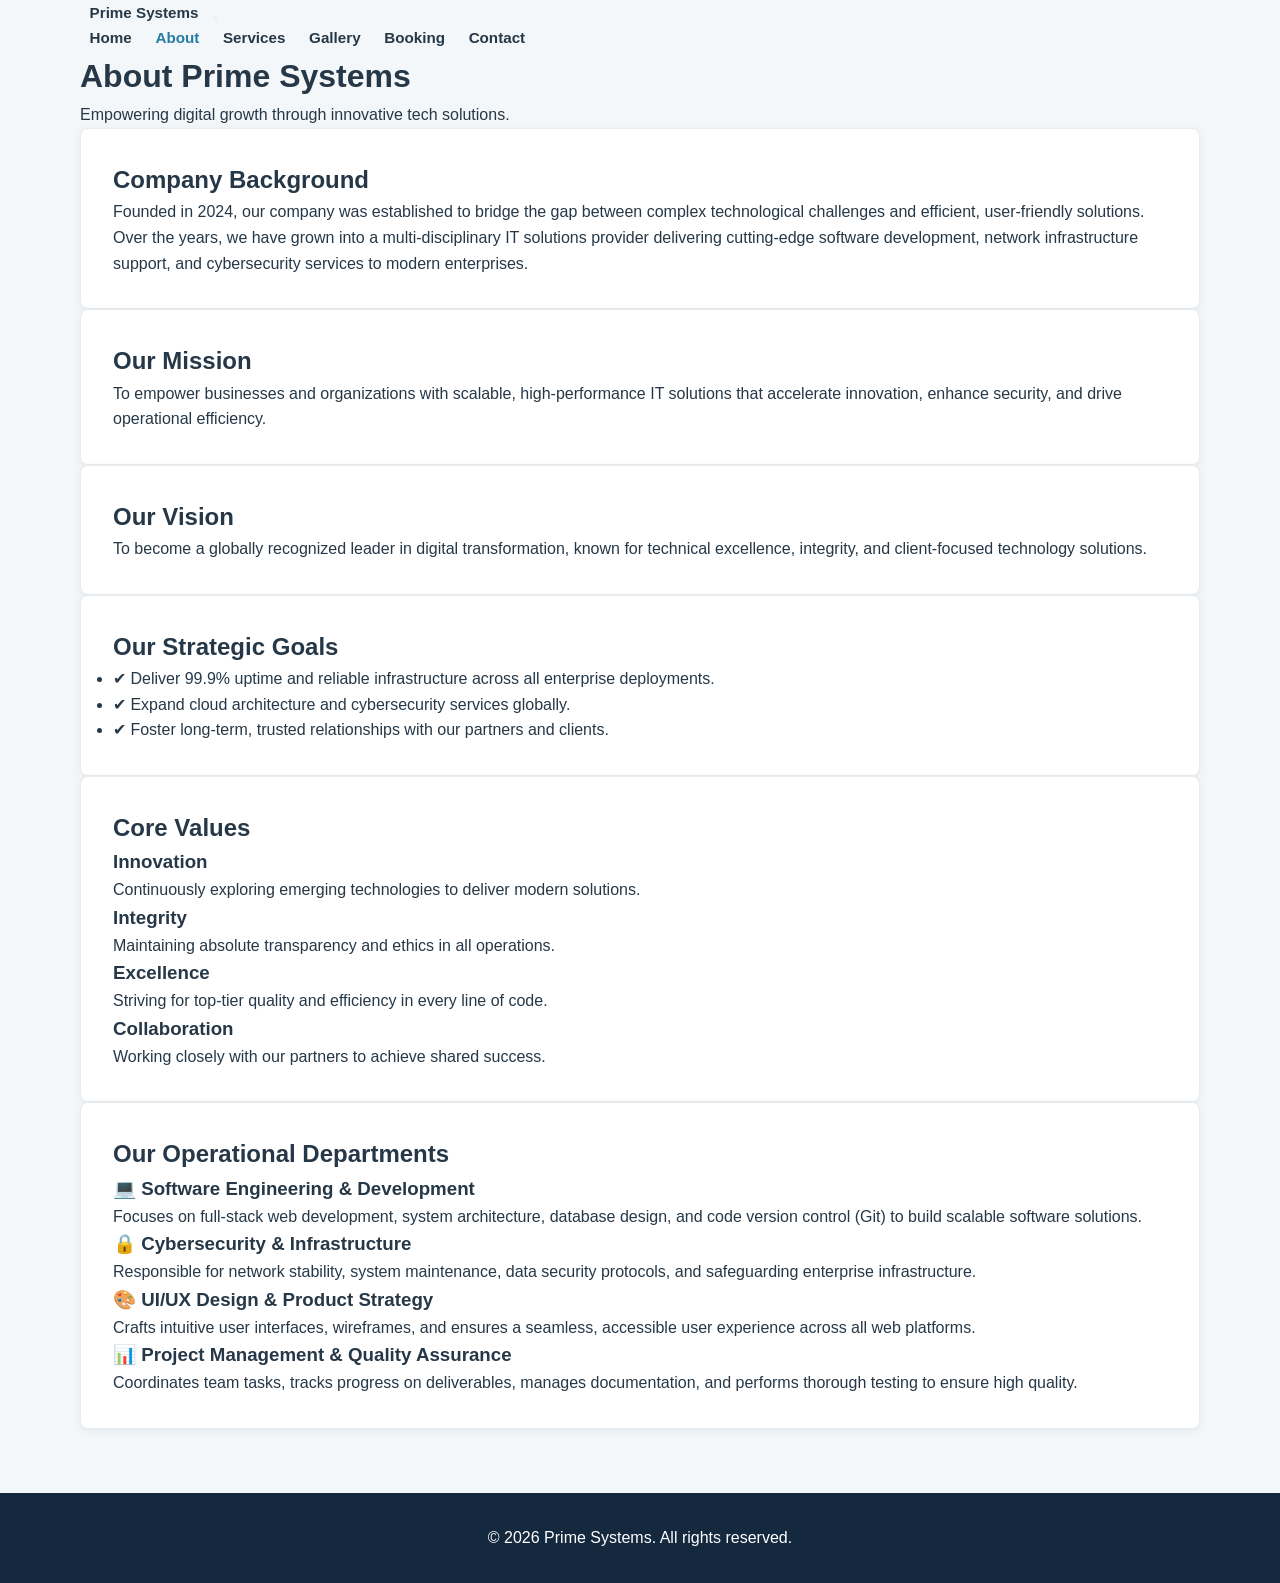
==== commit 91165be7: "Revert "Update Prime Systems website and contacts page" This reverts commit 6219d663d4087b3df3429f45" ====
--- a/about.html
+++ b/about.html
@@ -1,206 +1,183 @@
 <!DOCTYPE html>
-
 <html lang="en">
 <head>
-<meta charset="utf-8"/>
-<meta content="width=device-width, initial-scale=1.0" name="viewport"/>
-<title>About Us &amp; Engineering Leadership | Prime Systems</title>
-<meta content="Prime Systems offers practical website development, software, computer support, networking and other IT services for growing businesses in Zimbabwe." name="description"/>
-<link href="styles.css" rel="stylesheet"/>
-<link href="https://fonts.googleapis.com" rel="preconnect"/>
-<link crossorigin="" href="https://fonts.gstatic.com" rel="preconnect"/>
-<link href="https://fonts.googleapis.com/css2?family=DM+Sans:ital,opsz,wght@0,9..40,400..700;1,9..40,400..700&amp;family=Plus+Jakarta+Sans:ital,wght@0,300..800;1,300..800&amp;family=Space+Mono:wght@400;700&amp;display=swap" rel="stylesheet"/>
+  <meta charset="UTF-8">
+  <meta name="viewport" content="width=device-width, initial-scale=1.0">
+  <title>About Us - Prime Systems</title>
+ 
+  <!-- Bootstrap 5 CSS CDN -->
+ 
+  <link rel="stylesheet" href="style.css">
 </head>
-<body>
-<!-- Reusable Navigation Bar -->
-<header class="site-header">
-<div class="container nav-container">
-<a aria-label="Prime Systems Homepage" class="brand-zone" href="index.html">
-<div class="brand-logo-icon">P</div>
-<div class="brand-title">Prime<span>Systems</span></div>
-</a>
-<nav aria-label="Main Navigation" class="nav-menu" id="primary-nav">
-<a class="nav-link" href="index.html">Home</a>
-<a aria-current="page" class="nav-link active" href="about.html">About</a>
-<a class="nav-link" href="services.html">Services</a>
-<a class="nav-link" href="gallery.html">Gallery</a>
-<a class="nav-link" href="booking.html">Booking</a>
-<a class="nav-link" href="contacts.html">Contacts</a>
+<body class="">
+<!-- Navigation -->
+<nav class="navbar navbar-expand-lg navbar-dark bg-dark">
+  <div class="container">
+    <a class="navbar-brand" href="index.html">Prime Systems</a>
+
+    <button class="navbar-toggler" type="button" 
+            data-bs-toggle="collapse" data-bs-target="#menu" 
+            aria-controls="menu" aria-expanded="false" 
+            aria-label="Toggle navigation">
+      <span class="navbar-toggler-icon"></span>
+    </button>
+
+    <div class="collapse navbar-collapse" id="menu">
+      <div class="navbar-nav ms-auto">
+        <a class="nav-link" href="index.html">Home</a>
+        <a class="nav-link active" href="about_us.html" aria-current="page">About</a>
+        <a class="nav-link" href="services.html">Services</a>
+        <a class="nav-link" href="gallery.html">Gallery</a>
+        <a class="nav-link" href="booking.html">Booking</a>
+        <a class="nav-link" href="contact.html">Contact</a>
+      </div>
+    </div>
+  </div>
 </nav>
-<div class="nav-actions">
-<a class="nav-contact-hint tabular-nums" href="tel:+263780167684">+263 780 167 684</a>
-<a class="btn btn-primary btn-sm" href="booking.html">Schedule Audit</a>
-</div>
-<button aria-expanded="false" aria-label="Toggle navigation menu" class="mobile-nav-toggle" id="mobile-toggle">
-<svg fill="none" height="24" stroke="currentColor" stroke-linecap="round" stroke-linejoin="round" stroke-width="2" viewbox="0 0 24 24" width="24">
-<line x1="3" x2="21" y1="12" y2="12"></line>
-<line x1="3" x2="21" y1="6" y2="6"></line>
-<line x1="3" x2="21" y1="18" y2="18"></line>
-</svg>
-</button>
-</div>
-</header>
-<main id="main-content">
-<section class="hero section-spacing">
-<div class="container hero-grid">
-<div class="hero-content">
-<p class="section-kicker">Engineered For Reliability</p>
-<h1 class="hero-headline">Empowering Growing Businesses with <span class="text-gradient">Real Engineering Leadership</span></h1>
-<p class="hero-subtitle">We help individuals, entrepreneurs and growing businesses make the most of their technology through practical, affordable IT services.</p>
-<div class="hero-cta-group">
-<a class="btn btn-primary" href="contacts.html">Contact Engineering Team</a>
-<a class="btn btn-outline" href="booking.html">Schedule Technical Audit</a>
-</div>
-<div class="hero-meta-proof">Solutions matched to your needs</div>
-</div>
-<div class="hero-media-wrapper">
-<img alt="Black African IT professional in a modern workspace, illustrative photo" class="hero-media-img" loading="eager" src="Images/african_it_team.jpg"/>
-<div class="media-caption-overlay">
-<div>
-<div class="media-caption-title">Solutions Architecture Group</div>
-<div class="media-caption-sub">Collins Nyamuzinga &amp; Senior Engineering Team</div>
-</div>
-<span class="tabular-nums" style="font-size:0.8rem; color:var(--color-accent);">REGIONAL LEADERSHIP</span>
-</div>
-</div>
-</div>
-</section>
-<!-- 5 Team Members Roster -->
-<section class="section-spacing">
-<div class="container">
-<div class="section-header">
-<p class="section-kicker">Our Core Team</p>
-<h2 class="section-title">Meet the People Behind Prime Systems</h2>
-<p class="section-description">
-            Meet the experienced IT specialists responsible for designing, securing, and maintaining your IT infrastructure.
-          </p>
-</div>
-<div style="display: grid; grid-template-columns: repeat(auto-fit, minmax(280px, 1fr)); gap: 24px;">
-<!-- 1. Collins Nyamuzinga -->
-<article class="card">
-<span class="card-index">01. MANAGING DIRECTOR</span>
-<h3 class="card-title">Collins Nyamuzinga</h3>
-<p style="font-size: 0.85rem; color: var(--color-accent); font-weight: 600; margin-bottom: 8px;">Lead Solutions Architect</p>
-<p class="card-text">Passionate about practical technology, problem solving and supporting customer needs.</p>
-<div class="card-footer">
-<span class="tabular-nums font-mono" style="font-size: 0.9rem; color: var(--color-text-primary); font-weight: 700;">
-<a href="tel:+263780167684">+263 780 167 684</a>
-</span>
-</div>
-</article>
-<!-- 2. Brighton Jesinawo -->
-<article class="card">
-<span class="card-index">02. NETWORK &amp; SYSTEMS</span>
-<h3 class="card-title">Brighton Jesinawo</h3>
-<p style="font-size: 0.85rem; color: var(--color-accent); font-weight: 600; margin-bottom: 8px;">Senior Systems &amp; Network Engineer</p>
-<p class="card-text">
-              Specialist in Cisco routing, structured Cat6A/fiber deployments, Meraki SD-WAN, and high-availability server closet environments.
+
+  <!-- Hero Banner -->
+  <header class="bg-primary text-white text-center py-5 shadow-sm">
+    <div class="container">
+      <h1 class="display-4 fw-bold">About Prime Systems</h1>
+      <p class="lead mb-0">Empowering digital growth through innovative tech solutions.</p>
+    </div>
+  </header>
+
+  <main class="container my-5">
+
+    <!-- Company Background -->
+    <section class="card border-0 shadow-sm mb-4">
+      <div class="card-body p-4">
+        <h2 class="h3 text-primary border-bottom pb-2 mb-3">Company Background</h2>
+        <p class="card-text text-secondary">
+          Founded in 2024, our company was established to bridge the gap between complex technological challenges and efficient, user-friendly solutions. Over the years, we have grown into a multi-disciplinary IT solutions provider delivering cutting-edge software development, network infrastructure support, and cybersecurity services to modern enterprises.
+        </p>
+      </div>
+    </section>
+
+    <!-- Mission & Vision -->
+    <div class="row g-4 mb-4">
+      <!-- Mission -->
+      <div class="col-md-6">
+        <section class="card border-0 shadow-sm h-100">
+          <div class="card-body p-4">
+            <h2 class="h3 text-primary border-bottom pb-2 mb-3">Our Mission</h2>
+            <p class="card-text text-secondary">
+              To empower businesses and organizations with scalable, high-performance IT solutions that accelerate innovation, enhance security, and drive operational efficiency.
             </p>
-<div class="card-footer">
-<span class="tabular-nums font-mono" style="font-size: 0.9rem; color: var(--color-text-primary); font-weight: 700;">
-<a href="tel:+263776410648">+263 776 410 648</a>
-</span>
-</div>
-</article>
-<!-- 3. Prudence Manyika -->
-<article class="card">
-<span class="card-index">03. SECURITY &amp; SOC</span>
-<h3 class="card-title">Prudence Manyika</h3>
-<p style="font-size: 0.85rem; color: var(--color-accent); font-weight: 600; margin-bottom: 8px;">Head of Cybersecurity &amp; Threat Triage</p>
-<p class="card-text">Passionate about practical technology, problem solving and supporting customer needs.</p>
-<div class="card-footer">
-<span class="tabular-nums font-mono" style="font-size: 0.9rem; color: var(--color-text-primary); font-weight: 700;">
-<a href="tel:+263778980531">+263 778 980 531</a>
-</span>
-</div>
-</article>
-<!-- 4. Gerald Zharare -->
-<article class="card">
-<span class="card-index">04. CLOUD &amp; DEVOPS</span>
-<h3 class="card-title">Gerald Zharare</h3>
-<p style="font-size: 0.85rem; color: var(--color-accent); font-weight: 600; margin-bottom: 8px;">Cloud Infrastructure &amp; Database Consultant</p>
-<p class="card-text">
-              Directs AWS and Microsoft Azure workload migrations, SQL database clustering, automated backup validation, and cloud cost management.
+          </div>
+        </section>
+      </div>
+
+      <!-- Vision -->
+      <div class="col-md-6">
+        <section class="card border-0 shadow-sm h-100">
+          <div class="card-body p-4">
+            <h2 class="h3 text-primary border-bottom pb-2 mb-3">Our Vision</h2>
+            <p class="card-text text-secondary">
+              To become a globally recognized leader in digital transformation, known for technical excellence, integrity, and client-focused technology solutions.
             </p>
-<div class="card-footer">
-<span class="tabular-nums font-mono" style="font-size: 0.9rem; color: var(--color-text-primary); font-weight: 700;">
-<a href="tel:+263773445109">+263 773 445 109</a>
-</span>
-</div>
-</article>
-<!-- 5. Tanaka Mpakairi -->
-<article class="card">
-<span class="card-index">05. CLIENT SUCCESS</span>
-<h3 class="card-title">Tanaka Mpakairi</h3>
-<p style="font-size: 0.85rem; color: var(--color-accent); font-weight: 600; margin-bottom: 8px;">Technical Support &amp; Field Dispatch Lead</p>
-<p class="card-text">
-              Oversees rapid-response helpdesk ticket triage, technician field scheduling, client workstation deployments, and emergency dispatches.
-            </p>
-<div class="card-footer">
-<span class="tabular-nums font-mono" style="font-size: 0.9rem; color: var(--color-text-primary); font-weight: 700;">
-<a href="tel:+264780445264">+264 780 445 264</a>
-</span>
-</div>
-</article>
-</div>
-</div>
-</section>
-</main>
-<footer class="site-footer">
-<div class="container">
-<div class="footer-grid">
-<div>
-<a aria-label="Prime Systems" class="brand-zone" href="index.html">
-<div class="brand-logo-icon">P</div>
-<div class="brand-title">Prime<span>Systems</span></div>
-</a>
-<p class="footer-brand-desc">
-            Innovative IT support, software development, and small-business technology solutions designed for SMB growth.
-          </p>
-</div>
-<div>
-<h4 class="footer-column-title">Leadership Contacts</h4>
-<ul class="footer-links tabular-nums" style="font-size: 0.85rem;">
-<li>Collins Nyamuzinga: +263 780 167 684</li>
-<li>Brighton Jesinawo: +263 776 410 648</li>
-<li>Prudence Manyika: +263 778 980 531</li>
-<li>Gerald Zharare: +263 773 445 109</li>
-<li>Tanaka Mpakairi: +264 780 445 264</li>
-</ul>
-</div>
-<div>
-<h4 class="footer-column-title">Company</h4>
-<ul class="footer-links">
-<li><a class="footer-link" href="index.html">Home</a></li>
-<li><a class="footer-link" href="about.html">About Us</a></li>
-<li><a class="footer-link" href="services.html">Services</a></li>
-<li><a class="footer-link" href="gallery.html">Gallery</a></li>
-<li><a class="footer-link" href="contacts.html">Direct Contacts</a></li>
-</ul>
-</div>
-<div>
-<h4 class="footer-column-title">Client Access</h4>
-<ul class="footer-links">
-<li><a class="footer-link" href="booking.html">Book Free Consultation</a></li>
-<li><a class="footer-link" href="contacts.html">Contact Operations Desk</a></li>
-</ul>
-</div>
-</div>
-<div class="footer-bottom">
-<div>© 2026 Prime Systems Inc. All rights reserved.</div>
-</div>
-</div>
-</footer>
-<script>
-    const mobileToggle = document.getElementById('mobile-toggle');
-    const primaryNav = document.getElementById('primary-nav');
-    if (mobileToggle && primaryNav) {
-      mobileToggle.addEventListener('click', () => {
-        const isExpanded = primaryNav.classList.toggle('open');
-        mobileToggle.setAttribute('aria-expanded', isExpanded);
-      });
-    }
-  </script>
+          </div>
+        </section>
+      </div>
+    </div>
+
+    <!-- Company Goals -->
+    <section class="card border-0 shadow-sm mb-4">
+      <div class="card-body p-4">
+        <h2 class="h3 text-primary border-bottom pb-2 mb-3">Our Strategic Goals</h2>
+        <ul class="list-group list-group-flush text-secondary">
+          <li class="list-group-item border-0 ps-0">✔ Deliver 99.9% uptime and reliable infrastructure across all enterprise deployments.</li>
+          <li class="list-group-item border-0 ps-0">✔ Expand cloud architecture and cybersecurity services globally.</li>
+          <li class="list-group-item border-0 ps-0">✔ Foster long-term, trusted relationships with our partners and clients.</li>
+        </ul>
+      </div>
+    </section>
+
+    <!-- Core Values -->
+    <section class="card border-0 shadow-sm mb-4">
+      <div class="card-body p-4">
+        <h2 class="h3 text-primary border-bottom pb-2 mb-4">Core Values</h2>
+        <div class="row g-3">
+          <div class="col-md-6 col-lg-3">
+            <div class="p-3 bg-light rounded border-start border-primary border-4 shadow-sm h-100">
+              <h3 class="h5 text-primary">Innovation</h3>
+              <p class="small text-muted mb-0">Continuously exploring emerging technologies to deliver modern solutions.</p>
+            </div>
+          </div>
+          <div class="col-md-6 col-lg-3">
+            <div class="p-3 bg-light rounded border-start border-primary border-4 shadow-sm h-100">
+              <h3 class="h5 text-primary">Integrity</h3>
+              <p class="small text-muted mb-0">Maintaining absolute transparency and ethics in all operations.</p>
+            </div>
+          </div>
+          <div class="col-md-6 col-lg-3">
+            <div class="p-3 bg-light rounded border-start border-primary border-4 shadow-sm h-100">
+              <h3 class="h5 text-primary">Excellence</h3>
+              <p class="small text-muted mb-0">Striving for top-tier quality and efficiency in every line of code.</p>
+            </div>
+          </div>
+          <div class="col-md-6 col-lg-3">
+            <div class="p-3 bg-light rounded border-start border-primary border-4 shadow-sm h-100">
+              <h3 class="h5 text-primary">Collaboration</h3>
+              <p class="small text-muted mb-0">Working closely with our partners to achieve shared success.</p>
+            </div>
+          </div>
+        </div>
+      </div>
+    </section>
+
+    <!-- Operational Departments (Replacing Individual -->
+    <section class="card border-0 shadow-sm mb-4">
+      <div class="card-body p-4">
+        <h2 class="h3 text-primary border-bottom pb-2 mb-4">Our Operational Departments</h2>
+        <div class="row g-4">
+          
+          <div class="col-md-6">
+            <div class="p-3 border rounded h-100 bg-white">
+              <h3 class="h5 text-dark fw-bold mb-2">💻 Software Engineering & Development</h3>
+              <p class="text-secondary small mb-0">
+                Focuses on full-stack web development, system architecture, database design, and code version control (Git) to build scalable software solutions.
+              </p>
+            </div>
+          </div>
+
+          <div class="col-md-6">
+            <div class="p-3 border rounded h-100 bg-white">
+              <h3 class="h5 text-dark fw-bold mb-2">🔒 Cybersecurity & Infrastructure</h3>
+              <p class="text-secondary small mb-0">
+                Responsible for network stability, system maintenance, data security protocols, and safeguarding enterprise infrastructure.
+              </p>
+            </div>
+          </div>
+
+          <div class="col-md-6">
+            <div class="p-3 border rounded h-100 bg-white">
+              <h3 class="h5 text-dark fw-bold mb-2">🎨 UI/UX Design & Product Strategy</h3>
+              <p class="text-secondary small mb-0">
+                Crafts intuitive user interfaces, wireframes, and ensures a seamless, accessible user experience across all web platforms.
+              </p>
+            </div>
+          </div>
+
+          <div class="col-md-6">
+            <div class="p-3 border rounded h-100 bg-white">
+              <h3 class="h5 text-dark fw-bold mb-2">📊 Project Management & Quality Assurance</h3>
+              <p class="text-secondary small mb-0">
+                Coordinates team tasks, tracks progress on deliverables, manages documentation, and performs thorough testing to ensure high quality.
+              </p>
+            </div>
+          </div>
+
+        </div>
+      </div>
+      </section> 
+  </main>
+  <!-- Footer -->
+  <footer class="bg-dark text-white text-center py-4 mt-auto">
+    <div class="container">
+      <p class="mb-0">&copy; 2026 Prime Systems. All rights reserved.</p>
+    </div>
+  </footer>
 </body>
-</html>
-
+</html>
--- a/style.css
+++ b/style.css
@@ -0,0 +1,202 @@
+/* ==========================================================================
+   Prime Systems IT Company - Unified Custom Stylesheet
+   ========================================================================== */
+
+/* --- 1. Brand Color Variables --- */
+:root {
+  --navy: #14283e;        /* Dark header, logo & primary text */
+  --blue: #247da2;        /* Brand accent, active links & buttons */
+  --blue-hover: #1b6382;  /* Button hover state */
+  --text-dark: #263847;   /* Body text color */
+  --text-muted: #657582;  /* Secondary / subtitle text */
+  --bg-light: #f4f7f9;    /* Clean off-white background */
+  --card-bg: #ffffff;     /* Card background */
+  --shadow-sm: 0 2px 8px rgba(0, 0, 0, 0.06);
+  --shadow-md: 0 4px 16px rgba(0, 0, 0, 0.1);
+  --transition: all 0.3s ease;
+}
+
+/* --- 2. Global Reset & Base Typography --- */
+* {
+  box-sizing: border-box;
+  margin: 0;
+  padding: 0;
+}
+
+body {
+  font-family: -apple-system, BlinkMacSystemFont, "Segoe UI", Roboto, Oxygen, Ubuntu, Cantarell, sans-serif;
+  color: var(--text-dark);
+  background-color: var(--bg-light);
+  line-height: 1.6;
+}
+
+/* --- 3. Layout Container --- */
+.container {
+  width: min(1120px, 90%);
+  margin: 0 auto;
+}
+
+/* --- 4. Navigation Bar & Site Header --- */
+.site-header {
+  background-color: #ffffff;
+  border-bottom: 1px solid #e4e9ef;
+  position: sticky;
+  top: 0;
+  z-index: 1000;
+}
+
+.header-content {
+  display: flex;
+  align-items: center;
+  justify-content: space-between;
+  padding: 1rem 0;
+}
+
+/* Brand Logo Styling */
+.logo {
+  font-size: 1.25rem;
+  font-weight: 800;
+  color: var(--navy);
+  text-decoration: none;
+  display: flex;
+  align-items: center;
+  gap: 0.25rem;
+}
+
+.brand-symbol {
+  color: var(--blue);
+  font-weight: 900;
+}
+
+.logo span {
+  color: var(--blue);
+}
+
+/* Navigation Menu Links */
+nav {
+  display: flex;
+  align-items: center;
+  gap: 1.25rem;
+  flex-wrap: wrap;
+}
+
+nav a {
+  text-decoration: none;
+  color: var(--text-dark);
+  font-size: 0.95rem;
+  font-weight: 600;
+  padding: 0.4rem 0.6rem;
+  transition: var(--transition);
+}
+
+nav a:hover,
+nav a.active {
+  color: var(--blue);
+}
+
+/* --- 5. Hero Banner / Intro Section --- */
+.intro, .services-hero {
+  padding: 4.5rem 0 3rem;
+  background-color: var(--bg-light);
+}
+
+.eyebrow {
+  color: var(--blue);
+  font-size: 0.8rem;
+  font-weight: 700;
+  letter-spacing: 1.5px;
+  text-transform: uppercase;
+  margin-bottom: 0.75rem;
+}
+
+.intro h1, .services-hero h1 {
+  font-size: clamp(2rem, 4vw, 3rem);
+  color: var(--navy);
+  line-height: 1.2;
+  margin-bottom: 1rem;
+}
+
+.intro p, .services-hero p {
+  max-width: 630px;
+  color: var(--text-muted);
+  font-size: 1.1rem;
+}
+
+/* --- 6. Content Cards & Grid Containers --- */
+.card, .service-card {
+  background: var(--card-bg);
+  padding: 2rem;
+  border-radius: 8px;
+  box-shadow: var(--shadow-sm);
+  transition: var(--transition);
+  border: 1px solid #e9ecef;
+}
+
+.card:hover, .service-card:hover {
+  transform: translateY(-4px);
+  box-shadow: var(--shadow-md);
+}
+
+/* --- 7. Primary Action Buttons --- */
+.btn-primary, .button-main {
+  display: inline-block;
+  background-color: var(--blue);
+  color: #ffffff !important;
+  padding: 0.75rem 1.5rem;
+  border-radius: 6px;
+  text-decoration: none;
+  font-weight: 600;
+  transition: var(--transition);
+  border: none;
+  cursor: pointer;
+}
+
+.btn-primary:hover, .button-main:hover {
+  background-color: var(--blue-hover);
+}
+
+/* --- 8. Gallery Grid Styling --- */
+.gallery-grid {
+  display: grid;
+  grid-template-columns: repeat(3, 1fr);
+  gap: 20px;
+  margin-top: 2rem;
+  margin-bottom: 3rem;
+}
+
+.gallery-grid img {
+  width: 100%;
+  height: 200px;
+  object-fit: contain;
+  display: block;
+  border-radius: 6px;
+  background-color: #ffffff;
+  padding: 5px;
+  box-shadow: var(--shadow-sm);
+}
+
+.gallery-grid figure {
+  margin: 0;
+  text-align: center;
+}
+
+.gallery-grid figcaption {
+  padding: 10px;
+  font-size: 0.9rem;
+  color: var(--text-muted);
+  font-weight: 600;
+}
+
+/* --- 9. Site Footer --- */
+footer {
+  background-color: var(--navy);
+  color: #ffffff;
+  padding: 2rem 0;
+  margin-top: 4rem;
+  text-align: center;
+}
+
+footer a {
+  color: var(--blue);
+  text-decoration: none;
+}
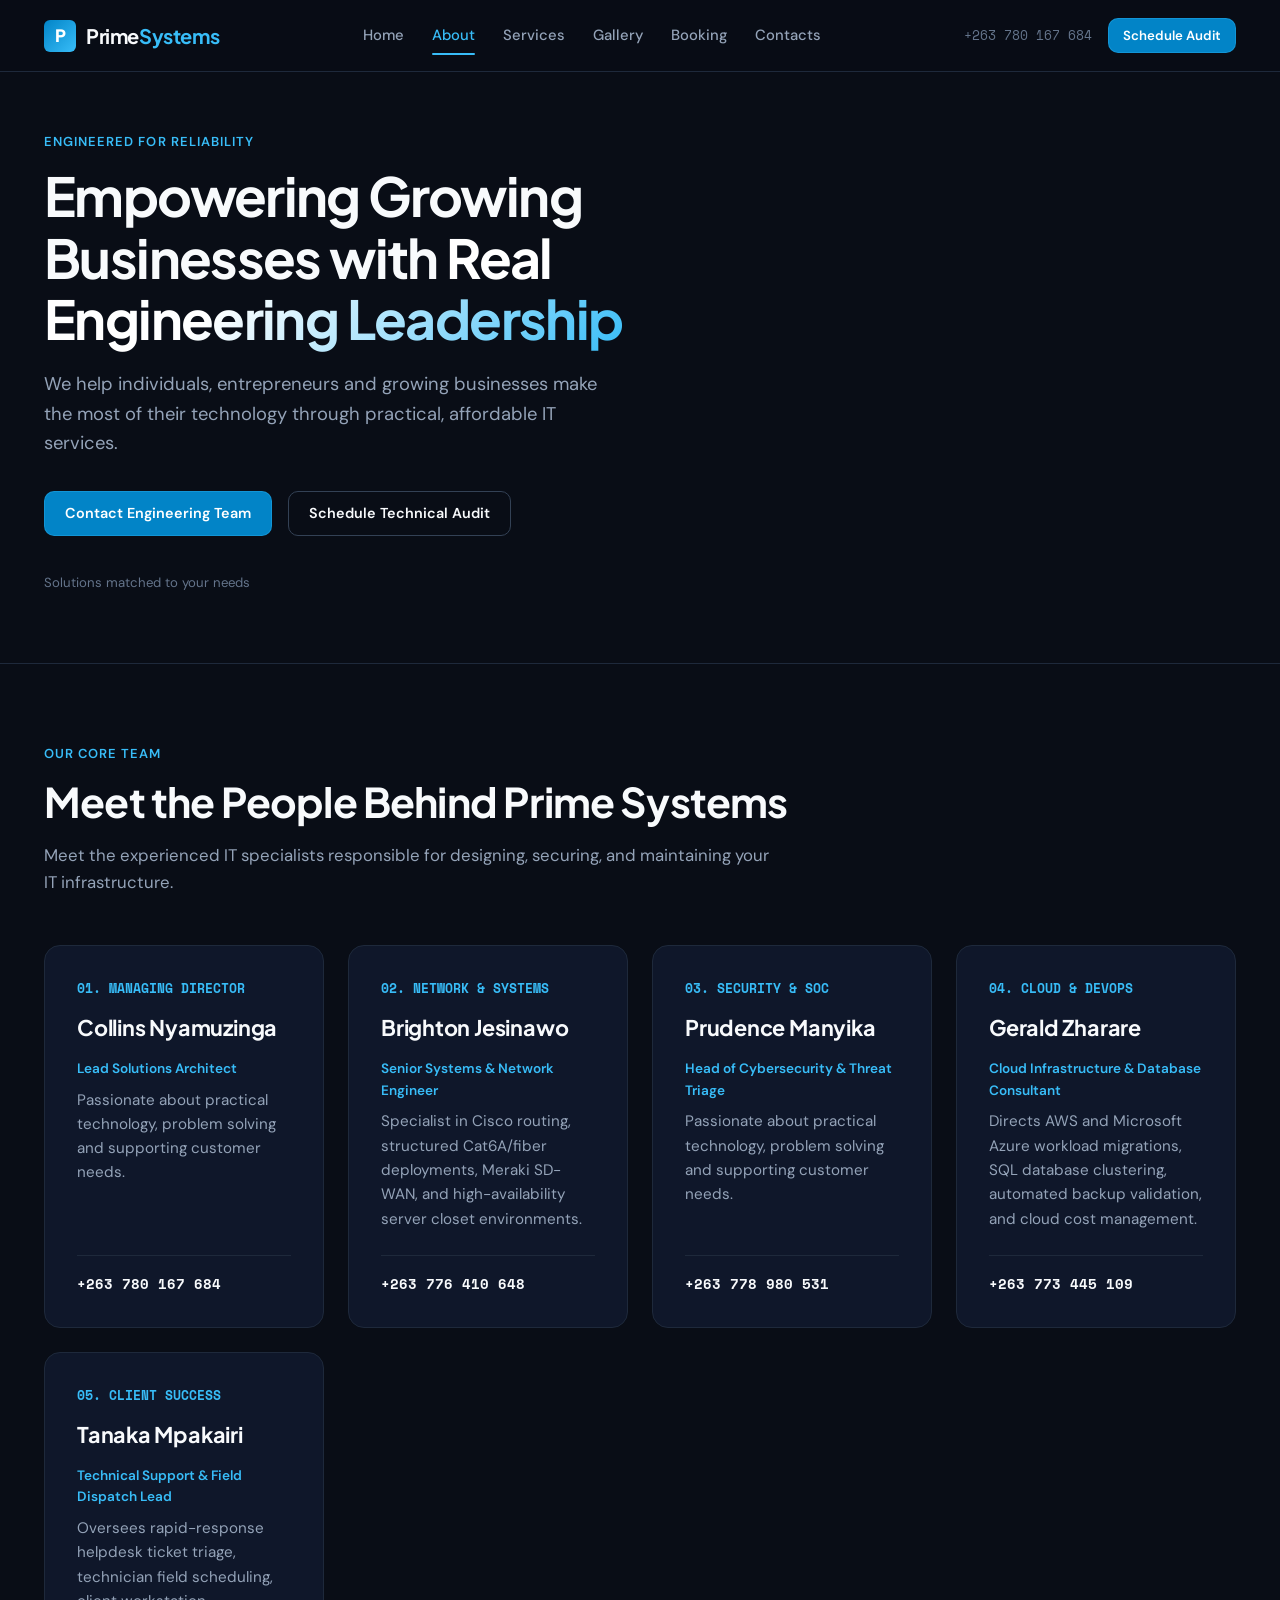
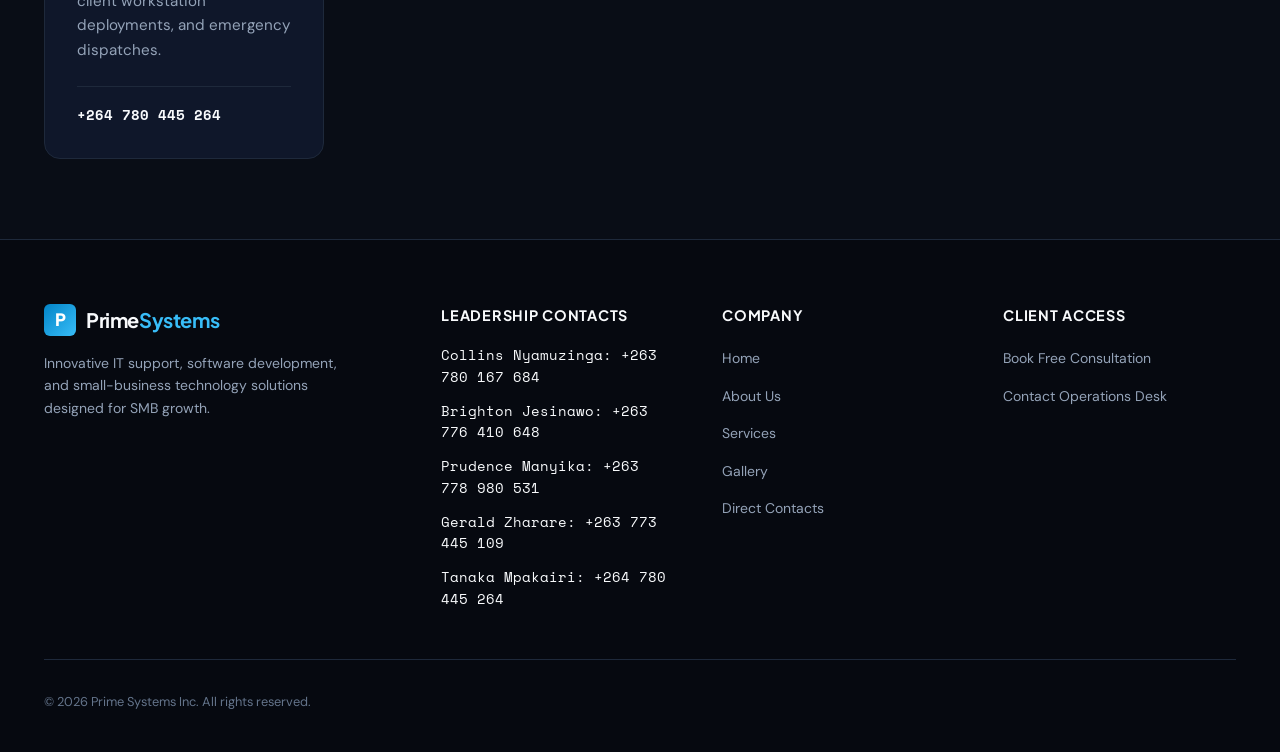
==== commit 400ed7c6: "Add about.html page" ====
--- a/about.html
+++ b/about.html
@@ -1,183 +1,196 @@
 <!DOCTYPE html>
+
 <html lang="en">
 <head>
-  <meta charset="UTF-8">
-  <meta name="viewport" content="width=device-width, initial-scale=1.0">
-  <title>About Us - Prime Systems</title>
- 
-  <!-- Bootstrap 5 CSS CDN -->
- 
-  <link rel="stylesheet" href="style.css">
+<meta charset="utf-8"/>
+<meta content="width=device-width, initial-scale=1.0" name="viewport"/>
+<title>About Us &amp; Engineering Leadership | Prime Systems</title>
+<meta content="Prime Systems offers practical website development, software, computer support, networking and other IT services for growing businesses in Zimbabwe." name="description"/>
+<link href="styles.css" rel="stylesheet"/>
+<link href="https://fonts.googleapis.com" rel="preconnect"/>
+<link crossorigin="" href="https://fonts.gstatic.com" rel="preconnect"/>
+<link href="https://fonts.googleapis.com/css2?family=DM+Sans:ital,opsz,wght@0,9..40,400..700;1,9..40,400..700&amp;family=Plus+Jakarta+Sans:ital,wght@0,300..800;1,300..800&amp;family=Space+Mono:wght@400;700&amp;display=swap" rel="stylesheet"/>
 </head>
-<body class="">
-<!-- Navigation -->
-<nav class="navbar navbar-expand-lg navbar-dark bg-dark">
-  <div class="container">
-    <a class="navbar-brand" href="index.html">Prime Systems</a>
-
-    <button class="navbar-toggler" type="button" 
-            data-bs-toggle="collapse" data-bs-target="#menu" 
-            aria-controls="menu" aria-expanded="false" 
-            aria-label="Toggle navigation">
-      <span class="navbar-toggler-icon"></span>
-    </button>
-
-    <div class="collapse navbar-collapse" id="menu">
-      <div class="navbar-nav ms-auto">
-        <a class="nav-link" href="index.html">Home</a>
-        <a class="nav-link active" href="about_us.html" aria-current="page">About</a>
-        <a class="nav-link" href="services.html">Services</a>
-        <a class="nav-link" href="gallery.html">Gallery</a>
-        <a class="nav-link" href="booking.html">Booking</a>
-        <a class="nav-link" href="contact.html">Contact</a>
-      </div>
-    </div>
-  </div>
+<body>
+<header class="site-header">
+<div class="container nav-container">
+<a aria-label="Prime Systems Homepage" class="brand-zone" href="index.html">
+<div class="brand-logo-icon">P</div>
+<div class="brand-title">Prime<span>Systems</span></div>
+</a>
+<nav aria-label="Main Navigation" class="nav-menu" id="primary-nav">
+<a class="nav-link" href="index.html">Home</a>
+<a aria-current="page" class="nav-link active" href="about.html">About</a>
+<a class="nav-link" href="services.html">Services</a>
+<a class="nav-link" href="gallery.html">Gallery</a>
+<a class="nav-link" href="booking.html">Booking</a>
+<a class="nav-link" href="contacts.html">Contacts</a>
 </nav>
-
-  <!-- Hero Banner -->
-  <header class="bg-primary text-white text-center py-5 shadow-sm">
-    <div class="container">
-      <h1 class="display-4 fw-bold">About Prime Systems</h1>
-      <p class="lead mb-0">Empowering digital growth through innovative tech solutions.</p>
-    </div>
-  </header>
-
-  <main class="container my-5">
-
-    <!-- Company Background -->
-    <section class="card border-0 shadow-sm mb-4">
-      <div class="card-body p-4">
-        <h2 class="h3 text-primary border-bottom pb-2 mb-3">Company Background</h2>
-        <p class="card-text text-secondary">
-          Founded in 2024, our company was established to bridge the gap between complex technological challenges and efficient, user-friendly solutions. Over the years, we have grown into a multi-disciplinary IT solutions provider delivering cutting-edge software development, network infrastructure support, and cybersecurity services to modern enterprises.
-        </p>
-      </div>
-    </section>
-
-    <!-- Mission & Vision -->
-    <div class="row g-4 mb-4">
-      <!-- Mission -->
-      <div class="col-md-6">
-        <section class="card border-0 shadow-sm h-100">
-          <div class="card-body p-4">
-            <h2 class="h3 text-primary border-bottom pb-2 mb-3">Our Mission</h2>
-            <p class="card-text text-secondary">
-              To empower businesses and organizations with scalable, high-performance IT solutions that accelerate innovation, enhance security, and drive operational efficiency.
+<div class="nav-actions">
+<a class="nav-contact-hint tabular-nums" href="tel:+263780167684">+263 780 167 684</a>
+<a class="btn btn-primary btn-sm" href="booking.html">Schedule Audit</a>
+</div>
+<button aria-expanded="false" aria-label="Toggle navigation menu" class="mobile-nav-toggle" id="mobile-toggle">
+<svg fill="none" height="24" stroke="currentColor" stroke-linecap="round" stroke-linejoin="round" stroke-width="2" viewbox="0 0 24 24" width="24">
+<line x1="3" x2="21" y1="12" y2="12"></line>
+<line x1="3" x2="21" y1="6" y2="6"></line>
+<line x1="3" x2="21" y1="18" y2="18"></line>
+</svg>
+</button>
+</div>
+</header>
+<main id="main-content">
+<section class="hero section-spacing">
+<div class="container hero-grid">
+<div class="hero-content">
+<p class="section-kicker">Engineered For Reliability</p>
+<h1 class="hero-headline">Empowering Growing Businesses with <span class="text-gradient">Real Engineering Leadership</span></h1>
+<p class="hero-subtitle">We help individuals, entrepreneurs and growing businesses make the most of their technology through practical, affordable IT services.</p>
+<div class="hero-cta-group">
+<a class="btn btn-primary" href="contacts.html">Contact Engineering Team</a>
+<a class="btn btn-outline" href="booking.html">Schedule Technical Audit</a>
+</div>
+<div class="hero-meta-proof">Solutions matched to your needs</div>
+</div>
+</div>
+</div>
+</div>
+</section>
+<!-- 5 Team Members Roster -->
+<section class="section-spacing">
+<div class="container">
+<div class="section-header">
+<p class="section-kicker">Our Core Team</p>
+<h2 class="section-title">Meet the People Behind Prime Systems</h2>
+<p class="section-description">
+            Meet the experienced IT specialists responsible for designing, securing, and maintaining your IT infrastructure.
+          </p>
+</div>
+<div style="display: grid; grid-template-columns: repeat(auto-fit, minmax(280px, 1fr)); gap: 24px;">
+<!-- 1. Collins Nyamuzinga -->
+<article class="card">
+<span class="card-index">01. MANAGING DIRECTOR</span>
+<h3 class="card-title">Collins Nyamuzinga</h3>
+<p style="font-size: 0.85rem; color: var(--color-accent); font-weight: 600; margin-bottom: 8px;">Lead Solutions Architect</p>
+<p class="card-text">Passionate about practical technology, problem solving and supporting customer needs.</p>
+<div class="card-footer">
+<span class="tabular-nums font-mono" style="font-size: 0.9rem; color: var(--color-text-primary); font-weight: 700;">
+<a href="tel:+263780167684">+263 780 167 684</a>
+</span>
+</div>
+</article>
+<!-- 2. Brighton Jesinawo -->
+<article class="card">
+<span class="card-index">02. NETWORK &amp; SYSTEMS</span>
+<h3 class="card-title">Brighton Jesinawo</h3>
+<p style="font-size: 0.85rem; color: var(--color-accent); font-weight: 600; margin-bottom: 8px;">Senior Systems &amp; Network Engineer</p>
+<p class="card-text">
+              Specialist in Cisco routing, structured Cat6A/fiber deployments, Meraki SD-WAN, and high-availability server closet environments.
             </p>
-          </div>
-        </section>
-      </div>
-
-      <!-- Vision -->
-      <div class="col-md-6">
-        <section class="card border-0 shadow-sm h-100">
-          <div class="card-body p-4">
-            <h2 class="h3 text-primary border-bottom pb-2 mb-3">Our Vision</h2>
-            <p class="card-text text-secondary">
-              To become a globally recognized leader in digital transformation, known for technical excellence, integrity, and client-focused technology solutions.
+<div class="card-footer">
+<span class="tabular-nums font-mono" style="font-size: 0.9rem; color: var(--color-text-primary); font-weight: 700;">
+<a href="tel:+263776410648">+263 776 410 648</a>
+</span>
+</div>
+</article>
+<!-- 3. Prudence Manyika -->
+<article class="card">
+<span class="card-index">03. SECURITY &amp; SOC</span>
+<h3 class="card-title">Prudence Manyika</h3>
+<p style="font-size: 0.85rem; color: var(--color-accent); font-weight: 600; margin-bottom: 8px;">Head of Cybersecurity &amp; Threat Triage</p>
+<p class="card-text">Passionate about practical technology, problem solving and supporting customer needs.</p>
+<div class="card-footer">
+<span class="tabular-nums font-mono" style="font-size: 0.9rem; color: var(--color-text-primary); font-weight: 700;">
+<a href="tel:+263778980531">+263 778 980 531</a>
+</span>
+</div>
+</article>
+<!-- 4. Gerald Zharare -->
+<article class="card">
+<span class="card-index">04. CLOUD &amp; DEVOPS</span>
+<h3 class="card-title">Gerald Zharare</h3>
+<p style="font-size: 0.85rem; color: var(--color-accent); font-weight: 600; margin-bottom: 8px;">Cloud Infrastructure &amp; Database Consultant</p>
+<p class="card-text">
+              Directs AWS and Microsoft Azure workload migrations, SQL database clustering, automated backup validation, and cloud cost management.
             </p>
-          </div>
-        </section>
-      </div>
-    </div>
-
-    <!-- Company Goals -->
-    <section class="card border-0 shadow-sm mb-4">
-      <div class="card-body p-4">
-        <h2 class="h3 text-primary border-bottom pb-2 mb-3">Our Strategic Goals</h2>
-        <ul class="list-group list-group-flush text-secondary">
-          <li class="list-group-item border-0 ps-0">✔ Deliver 99.9% uptime and reliable infrastructure across all enterprise deployments.</li>
-          <li class="list-group-item border-0 ps-0">✔ Expand cloud architecture and cybersecurity services globally.</li>
-          <li class="list-group-item border-0 ps-0">✔ Foster long-term, trusted relationships with our partners and clients.</li>
-        </ul>
-      </div>
-    </section>
-
-    <!-- Core Values -->
-    <section class="card border-0 shadow-sm mb-4">
-      <div class="card-body p-4">
-        <h2 class="h3 text-primary border-bottom pb-2 mb-4">Core Values</h2>
-        <div class="row g-3">
-          <div class="col-md-6 col-lg-3">
-            <div class="p-3 bg-light rounded border-start border-primary border-4 shadow-sm h-100">
-              <h3 class="h5 text-primary">Innovation</h3>
-              <p class="small text-muted mb-0">Continuously exploring emerging technologies to deliver modern solutions.</p>
-            </div>
-          </div>
-          <div class="col-md-6 col-lg-3">
-            <div class="p-3 bg-light rounded border-start border-primary border-4 shadow-sm h-100">
-              <h3 class="h5 text-primary">Integrity</h3>
-              <p class="small text-muted mb-0">Maintaining absolute transparency and ethics in all operations.</p>
-            </div>
-          </div>
-          <div class="col-md-6 col-lg-3">
-            <div class="p-3 bg-light rounded border-start border-primary border-4 shadow-sm h-100">
-              <h3 class="h5 text-primary">Excellence</h3>
-              <p class="small text-muted mb-0">Striving for top-tier quality and efficiency in every line of code.</p>
-            </div>
-          </div>
-          <div class="col-md-6 col-lg-3">
-            <div class="p-3 bg-light rounded border-start border-primary border-4 shadow-sm h-100">
-              <h3 class="h5 text-primary">Collaboration</h3>
-              <p class="small text-muted mb-0">Working closely with our partners to achieve shared success.</p>
-            </div>
-          </div>
-        </div>
-      </div>
-    </section>
-
-    <!-- Operational Departments (Replacing Individual -->
-    <section class="card border-0 shadow-sm mb-4">
-      <div class="card-body p-4">
-        <h2 class="h3 text-primary border-bottom pb-2 mb-4">Our Operational Departments</h2>
-        <div class="row g-4">
-          
-          <div class="col-md-6">
-            <div class="p-3 border rounded h-100 bg-white">
-              <h3 class="h5 text-dark fw-bold mb-2">💻 Software Engineering & Development</h3>
-              <p class="text-secondary small mb-0">
-                Focuses on full-stack web development, system architecture, database design, and code version control (Git) to build scalable software solutions.
-              </p>
-            </div>
-          </div>
-
-          <div class="col-md-6">
-            <div class="p-3 border rounded h-100 bg-white">
-              <h3 class="h5 text-dark fw-bold mb-2">🔒 Cybersecurity & Infrastructure</h3>
-              <p class="text-secondary small mb-0">
-                Responsible for network stability, system maintenance, data security protocols, and safeguarding enterprise infrastructure.
-              </p>
-            </div>
-          </div>
-
-          <div class="col-md-6">
-            <div class="p-3 border rounded h-100 bg-white">
-              <h3 class="h5 text-dark fw-bold mb-2">🎨 UI/UX Design & Product Strategy</h3>
-              <p class="text-secondary small mb-0">
-                Crafts intuitive user interfaces, wireframes, and ensures a seamless, accessible user experience across all web platforms.
-              </p>
-            </div>
-          </div>
-
-          <div class="col-md-6">
-            <div class="p-3 border rounded h-100 bg-white">
-              <h3 class="h5 text-dark fw-bold mb-2">📊 Project Management & Quality Assurance</h3>
-              <p class="text-secondary small mb-0">
-                Coordinates team tasks, tracks progress on deliverables, manages documentation, and performs thorough testing to ensure high quality.
-              </p>
-            </div>
-          </div>
-
-        </div>
-      </div>
-      </section> 
-  </main>
-  <!-- Footer -->
-  <footer class="bg-dark text-white text-center py-4 mt-auto">
-    <div class="container">
-      <p class="mb-0">&copy; 2026 Prime Systems. All rights reserved.</p>
-    </div>
-  </footer>
+<div class="card-footer">
+<span class="tabular-nums font-mono" style="font-size: 0.9rem; color: var(--color-text-primary); font-weight: 700;">
+<a href="tel:+263773445109">+263 773 445 109</a>
+</span>
+</div>
+</article>
+<!-- 5. Tanaka Mpakairi -->
+<article class="card">
+<span class="card-index">05. CLIENT SUCCESS</span>
+<h3 class="card-title">Tanaka Mpakairi</h3>
+<p style="font-size: 0.85rem; color: var(--color-accent); font-weight: 600; margin-bottom: 8px;">Technical Support &amp; Field Dispatch Lead</p>
+<p class="card-text">
+              Oversees rapid-response helpdesk ticket triage, technician field scheduling, client workstation deployments, and emergency dispatches.
+            </p>
+<div class="card-footer">
+<span class="tabular-nums font-mono" style="font-size: 0.9rem; color: var(--color-text-primary); font-weight: 700;">
+<a href="tel:+264780445264">+264 780 445 264</a>
+</span>
+</div>
+</article>
+</div>
+</div>
+</section>
+</main>
+<footer class="site-footer">
+<div class="container">
+<div class="footer-grid">
+<div>
+<a aria-label="Prime Systems" class="brand-zone" href="index.html">
+<div class="brand-logo-icon">P</div>
+<div class="brand-title">Prime<span>Systems</span></div>
+</a>
+<p class="footer-brand-desc">
+            Innovative IT support, software development, and small-business technology solutions designed for SMB growth.
+          </p>
+</div>
+<div>
+<h4 class="footer-column-title">Leadership Contacts</h4>
+<ul class="footer-links tabular-nums" style="font-size: 0.85rem;">
+<li>Collins Nyamuzinga: +263 780 167 684</li>
+<li>Brighton Jesinawo: +263 776 410 648</li>
+<li>Prudence Manyika: +263 778 980 531</li>
+<li>Gerald Zharare: +263 773 445 109</li>
+<li>Tanaka Mpakairi: +264 780 445 264</li>
+</ul>
+</div>
+<div>
+<h4 class="footer-column-title">Company</h4>
+<ul class="footer-links">
+<li><a class="footer-link" href="index.html">Home</a></li>
+<li><a class="footer-link" href="about.html">About Us</a></li>
+<li><a class="footer-link" href="services.html">Services</a></li>
+<li><a class="footer-link" href="gallery.html">Gallery</a></li>
+<li><a class="footer-link" href="contacts.html">Direct Contacts</a></li>
+</ul>
+</div>
+<div>
+<h4 class="footer-column-title">Client Access</h4>
+<ul class="footer-links">
+<li><a class="footer-link" href="booking.html">Book Free Consultation</a></li>
+<li><a class="footer-link" href="contacts.html">Contact Operations Desk</a></li>
+</ul>
+</div>
+</div>
+<div class="footer-bottom">
+<div>© 2026 Prime Systems Inc. All rights reserved.</div>
+</div>
+</div>
+</footer>
+<script>
+    const mobileToggle = document.getElementById('mobile-toggle');
+    const primaryNav = document.getElementById('primary-nav');
+    if (mobileToggle && primaryNav) {
+      mobileToggle.addEventListener('click', () => {
+        const isExpanded = primaryNav.classList.toggle('open');
+        mobileToggle.setAttribute('aria-expanded', isExpanded);
+      });
+    }
+  </script>
 </body>
-</html>+</html>
--- a/styles.css
+++ b/styles.css
@@ -0,0 +1,1179 @@
+/* ==========================================================================
+   PRIME SYSTEMS - MODERN IT SOLUTIONS & SERVICES
+   Global External Stylesheet (styles.css)
+   ========================================================================== */
+
+/* --- 1. CSS VARIABLES & DESIGN TOKENS --- */
+:root {
+  /* Brand & Theme Colors */
+  --color-bg-canvas: #090d16;
+  --color-bg-surface: #0f172a;
+  --color-bg-surface-elevated: #1e293b;
+  --color-bg-surface-hover: #273549;
+  
+  --color-border: #1e293b;
+  --color-border-subtle: #334155;
+  --color-border-focus: #38bdf8;
+  
+  --color-text-primary: #f8fafc;
+  --color-text-secondary: #94a3b8;
+  --color-text-muted: #64748b;
+  
+  --color-primary: #0284c7;
+  --color-primary-hover: #0369a1;
+  --color-primary-light: rgba(14, 165, 233, 0.12);
+  --color-accent: #38bdf8;
+  --color-accent-glow: rgba(56, 189, 248, 0.2);
+  --color-success: #10b981;
+  --color-warning: #f59e0b;
+  --color-danger: #ef4444;
+
+  /* Typography */
+  --font-display: 'Plus Jakarta Sans', system-ui, -apple-system, sans-serif;
+  --font-body: 'DM Sans', system-ui, -apple-system, sans-serif;
+  --font-mono: 'Space Mono', monospace;
+
+  /* Spacing & Layout */
+  --container-max-width: 1240px;
+  --header-height: 72px;
+  --radius-sm: 6px;
+  --radius-md: 10px;
+  --radius-lg: 16px;
+  --radius-xl: 20px;
+
+  /* Transitions */
+  --transition-fast: 150ms cubic-bezier(0.16, 1, 0.3, 1);
+  --transition-normal: 250ms cubic-bezier(0.16, 1, 0.3, 1);
+  --shadow-card: 0 4px 20px -2px rgba(0, 0, 0, 0.5);
+  --shadow-elevated: 0 10px 30px -5px rgba(0, 0, 0, 0.6);
+}
+
+/* --- 2. RESET & BASE ELEMENTS --- */
+*, *::before, *::after {
+  box-sizing: border-box;
+  margin: 0;
+  padding: 0;
+}
+
+html {
+  font-family: var(--font-body);
+  background-color: var(--color-bg-canvas);
+  color: var(--color-text-primary);
+  line-height: 1.6;
+  text-rendering: optimizeLegibility;
+  -webkit-font-smoothing: antialiased;
+  scroll-behavior: smooth;
+}
+
+body {
+  min-height: 100vh;
+  display: flex;
+  flex-direction: column;
+  overflow-x: hidden;
+}
+
+img, picture, video, canvas, svg {
+  display: block;
+  max-width: 100%;
+  height: auto;
+}
+
+input, button, textarea, select {
+  font: inherit;
+  color: inherit;
+}
+
+a {
+  color: inherit;
+  text-decoration: none;
+  transition: color var(--transition-fast);
+}
+
+ul, ol {
+  list-style: none;
+}
+
+.tabular-nums {
+  font-variant-numeric: tabular-nums;
+  font-family: var(--font-mono);
+}
+
+/* --- 3. LAYOUT & UTILITIES --- */
+.container {
+  width: 100%;
+  max-width: var(--container-max-width);
+  margin-left: auto;
+  margin-right: auto;
+  padding-left: 24px;
+  padding-right: 24px;
+}
+
+.section-spacing {
+  padding-top: 80px;
+  padding-bottom: 80px;
+}
+
+.section-header {
+  margin-bottom: 48px;
+  max-width: 760px;
+}
+
+.section-kicker {
+  font-size: 13px;
+  font-weight: 600;
+  letter-spacing: 0.08em;
+  text-transform: uppercase;
+  color: var(--color-accent);
+  margin-bottom: 12px;
+}
+
+.section-title {
+  font-family: var(--font-display);
+  font-size: clamp(2rem, 3.2vw, 2.75rem);
+  font-weight: 700;
+  line-height: 1.2;
+  letter-spacing: -0.02em;
+  color: var(--color-text-primary);
+  text-wrap: balance;
+  margin-bottom: 16px;
+}
+
+.section-description {
+  font-size: 1.05rem;
+  color: var(--color-text-secondary);
+  line-height: 1.65;
+  text-wrap: pretty;
+}
+
+/* --- 4. REUSABLE TOP NAVIGATION BAR --- */
+.site-header {
+  position: sticky;
+  top: 0;
+  z-index: 100;
+  width: 100%;
+  height: var(--header-height);
+  background-color: rgba(9, 13, 22, 0.88);
+  backdrop-filter: blur(12px);
+  -webkit-backdrop-filter: blur(12px);
+  border-bottom: 1px solid var(--color-border);
+}
+
+.nav-container {
+  display: flex;
+  align-items: center;
+  justify-content: space-between;
+  height: 100%;
+  gap: 32px;
+}
+
+/* Zone 1: Brand Wordmark */
+.brand-zone {
+  display: flex;
+  align-items: center;
+  gap: 10px;
+  white-space: nowrap;
+  flex-shrink: 0;
+}
+
+.brand-logo-icon {
+  width: 32px;
+  height: 32px;
+  background: linear-gradient(135deg, #0284c7 0%, #38bdf8 100%);
+  border-radius: var(--radius-sm);
+  display: flex;
+  align-items: center;
+  justify-content: center;
+  color: #fff;
+  font-weight: 800;
+  font-size: 17px;
+  font-family: var(--font-display);
+}
+
+.brand-title {
+  font-family: var(--font-display);
+  font-size: 1.25rem;
+  font-weight: 700;
+  letter-spacing: -0.02em;
+  color: var(--color-text-primary);
+}
+
+.brand-title span {
+  color: var(--color-accent);
+}
+
+/* Zone 2: Navigation Links */
+.nav-menu {
+  display: flex;
+  align-items: center;
+  gap: 28px;
+}
+
+.nav-link {
+  font-size: 0.925rem;
+  font-weight: 500;
+  color: var(--color-text-secondary);
+  white-space: nowrap;
+  flex-shrink: 0;
+  position: relative;
+  padding: 8px 0;
+  transition: color var(--transition-fast);
+}
+
+.nav-link:hover {
+  color: var(--color-text-primary);
+}
+
+.nav-link.active {
+  color: var(--color-accent);
+}
+
+.nav-link.active::after {
+  content: '';
+  position: absolute;
+  bottom: 0;
+  left: 0;
+  right: 0;
+  height: 2px;
+  background-color: var(--color-accent);
+  border-radius: 2px;
+}
+
+/* Zone 3: Primary CTA & Action */
+.nav-actions {
+  display: flex;
+  align-items: center;
+  gap: 16px;
+  white-space: nowrap;
+  flex-shrink: 0;
+}
+
+.nav-contact-hint {
+  font-size: 0.825rem;
+  color: var(--color-text-muted);
+  font-family: var(--font-mono);
+}
+
+.btn {
+  display: inline-flex;
+  align-items: center;
+  justify-content: center;
+  gap: 8px;
+  padding: 10px 20px;
+  font-size: 0.9rem;
+  font-weight: 600;
+  border-radius: var(--radius-md);
+  cursor: pointer;
+  border: 1px solid transparent;
+  transition: all var(--transition-fast);
+  white-space: nowrap;
+  flex-shrink: 0;
+}
+
+.btn-primary {
+  background-color: var(--color-primary);
+  color: #ffffff;
+  border-color: rgba(56, 189, 248, 0.3);
+}
+
+.btn-primary:hover {
+  background-color: var(--color-primary-hover);
+  border-color: var(--color-accent);
+  box-shadow: 0 0 15px var(--color-accent-glow);
+}
+
+.btn-secondary {
+  background-color: var(--color-bg-surface-elevated);
+  color: var(--color-text-primary);
+  border-color: var(--color-border-subtle);
+}
+
+.btn-secondary:hover {
+  background-color: var(--color-bg-surface-hover);
+  border-color: var(--color-accent);
+}
+
+.btn-outline {
+  background: transparent;
+  color: var(--color-text-primary);
+  border-color: var(--color-border-subtle);
+}
+
+.btn-outline:hover {
+  border-color: var(--color-accent);
+  background-color: var(--color-primary-light);
+}
+
+.btn-sm {
+  padding: 6px 14px;
+  font-size: 0.825rem;
+}
+
+.btn-lg {
+  padding: 14px 28px;
+  font-size: 1rem;
+}
+
+/* Mobile Hamburger Toggle */
+.mobile-nav-toggle {
+  display: none;
+  background: transparent;
+  border: 1px solid var(--color-border);
+  color: var(--color-text-primary);
+  padding: 8px;
+  border-radius: var(--radius-sm);
+  cursor: pointer;
+}
+
+/* --- 5. HERO SECTION --- */
+.hero {
+  position: relative;
+  padding-top: 60px;
+  padding-bottom: 70px;
+  overflow: hidden;
+  border-bottom: 1px solid var(--color-border);
+}
+
+.hero-grid {
+  display: grid;
+  grid-template-columns: 1.15fr 0.85fr;
+  gap: 48px;
+  align-items: center;
+}
+
+.hero-headline {
+  font-family: var(--font-display);
+  font-size: clamp(2.35rem, 4.2vw, 3.75rem);
+  font-weight: 700;
+  line-height: 1.15;
+  letter-spacing: -0.03em;
+  margin-bottom: 20px;
+  text-wrap: balance;
+}
+
+.hero-headline .text-gradient {
+  background: linear-gradient(135deg, #ffffff 40%, #38bdf8 100%);
+  -webkit-background-clip: text;
+  -webkit-text-fill-color: transparent;
+}
+
+.hero-subtitle {
+  font-size: 1.15rem;
+  color: var(--color-text-secondary);
+  line-height: 1.6;
+  margin-bottom: 32px;
+  max-width: 580px;
+}
+
+.hero-cta-group {
+  display: flex;
+  align-items: center;
+  gap: 16px;
+  flex-wrap: wrap;
+  margin-bottom: 36px;
+}
+
+.hero-meta-proof {
+  display: flex;
+  align-items: center;
+  gap: 16px;
+  font-size: 0.825rem;
+  color: var(--color-text-muted);
+}
+
+.hero-meta-proof span {
+  display: inline-flex;
+  align-items: center;
+  gap: 6px;
+}
+
+.hero-media-wrapper {
+  position: relative;
+  border-radius: var(--radius-lg);
+  overflow: hidden;
+  border: 1px solid var(--color-border);
+  background-color: var(--color-bg-surface);
+  box-shadow: var(--shadow-card);
+}
+
+.hero-media-img {
+  width: 100%;
+  aspect-ratio: 16 / 9;
+  object-fit: cover;
+  transition: transform var(--transition-normal);
+}
+
+.hero-media-wrapper:hover .hero-media-img {
+  transform: scale(1.02);
+}
+
+.media-caption-overlay {
+  position: absolute;
+  bottom: 0;
+  left: 0;
+  right: 0;
+  padding: 16px 20px;
+  background: linear-gradient(to top, rgba(9, 13, 22, 0.95), rgba(9, 13, 22, 0));
+  display: flex;
+  justify-content: space-between;
+  align-items: flex-end;
+}
+
+.media-caption-title {
+  font-size: 0.875rem;
+  font-weight: 600;
+  color: var(--color-text-primary);
+}
+
+.media-caption-sub {
+  font-size: 0.775rem;
+  color: var(--color-text-secondary);
+}
+
+/* KPI Strip */
+.kpi-strip {
+  display: grid;
+  grid-template-columns: repeat(4, 1fr);
+  gap: 20px;
+  margin-top: 48px;
+  padding-top: 40px;
+  border-top: 1px solid var(--color-border);
+}
+
+.kpi-item {
+  display: flex;
+  flex-direction: column;
+}
+
+.kpi-metric {
+  font-family: var(--font-display);
+  font-size: 2.25rem;
+  font-weight: 700;
+  color: var(--color-text-primary);
+  letter-spacing: -0.02em;
+  line-height: 1.1;
+  margin-bottom: 4px;
+}
+
+.kpi-label {
+  font-size: 0.85rem;
+  color: var(--color-text-secondary);
+}
+
+/* --- 6. ASYMMETRIC BENTO GRID & SERVICE CARDS --- */
+.bento-grid {
+  display: grid;
+  grid-template-columns: repeat(3, 1fr);
+  gap: 24px;
+}
+
+.card {
+  background-color: var(--color-bg-surface);
+  border: 1px solid var(--color-border);
+  border-radius: var(--radius-lg);
+  padding: 32px;
+  display: flex;
+  flex-direction: column;
+  transition: transform var(--transition-fast), border-color var(--transition-fast), box-shadow var(--transition-fast);
+  position: relative;
+}
+
+.card:hover {
+  transform: translateY(-2px);
+  border-color: var(--color-border-subtle);
+  box-shadow: var(--shadow-card);
+}
+
+.card-featured {
+  grid-column: span 2;
+  background: linear-gradient(145deg, #0f172a 0%, #151f33 100%);
+  border-color: rgba(56, 189, 248, 0.25);
+}
+
+.card-index {
+  font-family: var(--font-mono);
+  font-size: 0.825rem;
+  font-weight: 700;
+  color: var(--color-accent);
+  margin-bottom: 12px;
+}
+
+.card-title {
+  font-family: var(--font-display);
+  font-size: 1.35rem;
+  font-weight: 700;
+  letter-spacing: -0.01em;
+  color: var(--color-text-primary);
+  margin-bottom: 12px;
+}
+
+.card-text {
+  font-size: 0.95rem;
+  color: var(--color-text-secondary);
+  line-height: 1.6;
+  margin-bottom: 24px;
+  flex-grow: 1;
+}
+
+.card-features-list {
+  margin-bottom: 24px;
+  display: flex;
+  flex-direction: column;
+  gap: 10px;
+}
+
+.card-feature-item {
+  display: flex;
+  align-items: baseline;
+  gap: 10px;
+  font-size: 0.875rem;
+  color: var(--color-text-secondary);
+}
+
+.card-feature-item::before {
+  content: '✓';
+  color: var(--color-accent);
+  font-weight: bold;
+}
+
+.card-footer {
+  margin-top: auto;
+  padding-top: 16px;
+  border-top: 1px solid var(--color-border);
+  display: flex;
+  align-items: center;
+  justify-content: space-between;
+}
+
+.link-arrow {
+  display: inline-flex;
+  align-items: center;
+  gap: 6px;
+  font-size: 0.875rem;
+  font-weight: 600;
+  color: var(--color-accent);
+}
+
+.link-arrow:hover {
+  color: #7dd3fc;
+  gap: 10px;
+}
+
+/* --- 7. PROOF & CASE STUDIES --- */
+.case-study-card {
+  display: grid;
+  grid-template-columns: 1fr 1fr;
+  gap: 32px;
+  background-color: var(--color-bg-surface);
+  border: 1px solid var(--color-border);
+  border-radius: var(--radius-lg);
+  overflow: hidden;
+  margin-bottom: 32px;
+}
+
+.case-study-img {
+  width: 100%;
+  height: 100%;
+  object-fit: cover;
+  min-height: 280px;
+}
+
+.case-study-content {
+  padding: 36px;
+  display: flex;
+  flex-direction: column;
+  justify-content: center;
+}
+
+.case-study-meta {
+  font-size: 0.825rem;
+  color: var(--color-text-muted);
+  margin-bottom: 8px;
+}
+
+.case-study-metric-callout {
+  font-family: var(--font-display);
+  font-size: 1.85rem;
+  font-weight: 700;
+  color: var(--color-accent);
+  margin: 12px 0;
+}
+
+/* --- 8. GALLERY GRID & LIGHTBOX --- */
+.gallery-filters {
+  display: flex;
+  align-items: center;
+  gap: 8px;
+  margin-bottom: 32px;
+  flex-wrap: wrap;
+}
+
+.filter-btn {
+  background: var(--color-bg-surface);
+  border: 1px solid var(--color-border);
+  color: var(--color-text-secondary);
+  padding: 8px 18px;
+  font-size: 0.85rem;
+  font-weight: 500;
+  border-radius: var(--radius-sm);
+  cursor: pointer;
+  transition: all var(--transition-fast);
+}
+
+.filter-btn:hover {
+  color: var(--color-text-primary);
+  border-color: var(--color-border-subtle);
+}
+
+.filter-btn.active {
+  background: var(--color-bg-surface-elevated);
+  color: var(--color-accent);
+  border-color: var(--color-accent);
+}
+
+.gallery-grid {
+  display: grid;
+  grid-template-columns: repeat(3, 1fr);
+  gap: 24px;
+}
+
+.gallery-item {
+  position: relative;
+  background: var(--color-bg-surface);
+  border: 1px solid var(--color-border);
+  border-radius: var(--radius-md);
+  overflow: hidden;
+  cursor: pointer;
+  transition: transform var(--transition-fast), border-color var(--transition-fast);
+}
+
+.gallery-item:hover {
+  transform: translateY(-4px);
+  border-color: var(--color-accent);
+}
+
+.gallery-thumb {
+  width: 100%;
+  aspect-ratio: 4 / 3;
+  object-fit: cover;
+}
+
+.gallery-info {
+  padding: 18px;
+}
+
+.gallery-tag {
+  font-size: 0.75rem;
+  font-family: var(--font-mono);
+  color: var(--color-accent);
+  margin-bottom: 6px;
+}
+
+.gallery-caption {
+  font-size: 1rem;
+  font-weight: 600;
+  color: var(--color-text-primary);
+  margin-bottom: 4px;
+}
+
+.gallery-detail-text {
+  font-size: 0.825rem;
+  color: var(--color-text-secondary);
+  line-height: 1.5;
+}
+
+/* Lightbox Modal */
+.modal-backdrop {
+  position: fixed;
+  inset: 0;
+  background-color: rgba(5, 8, 15, 0.85);
+  backdrop-filter: blur(8px);
+  z-index: 200;
+  display: flex;
+  align-items: center;
+  justify-content: center;
+  padding: 24px;
+}
+
+.modal-content {
+  background-color: var(--color-bg-surface);
+  border: 1px solid var(--color-border-subtle);
+  border-radius: var(--radius-lg);
+  max-width: 800px;
+  width: 100%;
+  overflow: hidden;
+  box-shadow: var(--shadow-elevated);
+  position: relative;
+}
+
+.modal-close-btn {
+  position: absolute;
+  top: 16px;
+  right: 16px;
+  background: rgba(0, 0, 0, 0.6);
+  border: 1px solid var(--color-border);
+  color: #fff;
+  width: 36px;
+  height: 36px;
+  border-radius: 50%;
+  display: flex;
+  align-items: center;
+  justify-content: center;
+  cursor: pointer;
+  z-index: 10;
+}
+
+.modal-image {
+  width: 100%;
+  aspect-ratio: 16 / 9;
+  object-fit: cover;
+}
+
+.modal-body {
+  padding: 28px;
+}
+
+/* --- 9. BOOKING FORM & INTERACTIVE STEPS --- */
+.booking-container {
+  display: grid;
+  grid-template-columns: 1.2fr 0.8fr;
+  gap: 40px;
+}
+
+.booking-card {
+  background-color: var(--color-bg-surface);
+  border: 1px solid var(--color-border);
+  border-radius: var(--radius-lg);
+  padding: 36px;
+}
+
+.form-group {
+  margin-bottom: 24px;
+}
+
+.form-label {
+  display: block;
+  font-size: 0.875rem;
+  font-weight: 600;
+  color: var(--color-text-primary);
+  margin-bottom: 8px;
+}
+
+.form-hint {
+  font-size: 0.775rem;
+  color: var(--color-text-muted);
+  margin-top: 4px;
+}
+
+.form-input, .form-select, .form-textarea {
+  width: 100%;
+  background-color: var(--color-bg-canvas);
+  border: 1px solid var(--color-border);
+  border-radius: var(--radius-sm);
+  padding: 12px 16px;
+  font-size: 0.95rem;
+  color: var(--color-text-primary);
+  outline: none;
+  transition: border-color var(--transition-fast), box-shadow var(--transition-fast);
+}
+
+.form-input:focus, .form-select:focus, .form-textarea:focus {
+  border-color: var(--color-border-focus);
+  box-shadow: 0 0 0 3px var(--color-primary-light);
+}
+
+.form-select option {
+  background-color: var(--color-bg-surface);
+  color: var(--color-text-primary);
+}
+
+.time-slot-grid {
+  display: grid;
+  grid-template-columns: repeat(3, 1fr);
+  gap: 10px;
+  margin-top: 8px;
+}
+
+.slot-btn {
+  background: var(--color-bg-canvas);
+  border: 1px solid var(--color-border);
+  color: var(--color-text-secondary);
+  padding: 10px;
+  font-size: 0.85rem;
+  border-radius: var(--radius-sm);
+  cursor: pointer;
+  text-align: center;
+  transition: all var(--transition-fast);
+}
+
+.slot-btn:hover {
+  border-color: var(--color-border-subtle);
+  color: var(--color-text-primary);
+}
+
+.slot-btn.selected {
+  background: var(--color-primary-light);
+  border-color: var(--color-accent);
+  color: var(--color-accent);
+  font-weight: 600;
+}
+
+.booking-summary-box {
+  background-color: var(--color-bg-surface);
+  border: 1px solid var(--color-border);
+  border-radius: var(--radius-lg);
+  padding: 32px;
+  position: sticky;
+  top: 100px;
+}
+
+.summary-row {
+  display: flex;
+  justify-content: space-between;
+  padding: 12px 0;
+  border-bottom: 1px solid var(--color-border);
+  font-size: 0.875rem;
+}
+
+.summary-label {
+  color: var(--color-text-muted);
+}
+
+.summary-value {
+  color: var(--color-text-primary);
+  font-weight: 600;
+}
+
+/* --- 10. CONTACT PAGE & SUPPORT TIERS --- */
+.contact-layout {
+  display: grid;
+  grid-template-columns: 1fr 1fr;
+  gap: 48px;
+}
+
+.contact-info-list {
+  display: flex;
+  flex-direction: column;
+  gap: 24px;
+  margin-top: 32px;
+}
+
+.contact-info-item {
+  display: flex;
+  gap: 16px;
+  align-items: flex-start;
+}
+
+.contact-icon-box {
+  width: 44px;
+  height: 44px;
+  background-color: var(--color-bg-surface-elevated);
+  border: 1px solid var(--color-border);
+  border-radius: var(--radius-md);
+  display: flex;
+  align-items: center;
+  justify-content: center;
+  color: var(--color-accent);
+  flex-shrink: 0;
+}
+
+.contact-item-title {
+  font-size: 0.95rem;
+  font-weight: 600;
+  color: var(--color-text-primary);
+}
+
+.contact-item-desc {
+  font-size: 0.875rem;
+  color: var(--color-text-secondary);
+  line-height: 1.5;
+}
+
+.emergency-banner {
+  background: linear-gradient(135deg, rgba(239, 68, 68, 0.1) 0%, rgba(15, 23, 42, 1) 100%);
+  border: 1px solid rgba(239, 68, 68, 0.3);
+  border-radius: var(--radius-md);
+  padding: 20px;
+  margin-top: 32px;
+}
+
+.emergency-tag {
+  font-size: 0.75rem;
+  font-family: var(--font-mono);
+  font-weight: 700;
+  color: var(--color-danger);
+  letter-spacing: 0.05em;
+  margin-bottom: 4px;
+}
+
+.emergency-title {
+  font-size: 1rem;
+  font-weight: 700;
+  color: var(--color-text-primary);
+  margin-bottom: 6px;
+}
+
+.emergency-phone {
+  font-family: var(--font-mono);
+  font-size: 1.25rem;
+  font-weight: 700;
+  color: #fca5a5;
+}
+
+/* Form alert notification */
+.alert-success {
+  background-color: rgba(16, 185, 129, 0.12);
+  border: 1px solid rgba(16, 185, 129, 0.3);
+  color: #34d399;
+  padding: 16px;
+  border-radius: var(--radius-sm);
+  margin-bottom: 24px;
+  font-size: 0.875rem;
+}
+
+/* --- 11. ACCORDION / FAQ COMPONENT --- */
+.accordion-item {
+  border-bottom: 1px solid var(--color-border);
+}
+
+.accordion-trigger {
+  width: 100%;
+  display: flex;
+  justify-content: space-between;
+  align-items: center;
+  padding: 20px 0;
+  background: transparent;
+  border: none;
+  text-align: left;
+  font-family: var(--font-display);
+  font-size: 1.05rem;
+  font-weight: 600;
+  color: var(--color-text-primary);
+  cursor: pointer;
+}
+
+.accordion-trigger:hover {
+  color: var(--color-accent);
+}
+
+.accordion-content {
+  padding-bottom: 20px;
+  font-size: 0.925rem;
+  color: var(--color-text-secondary);
+  line-height: 1.6;
+}
+
+/* --- 12. TABLE STYLING (SLA TIERS) --- */
+.table-responsive {
+  width: 100%;
+  overflow-x: auto;
+  border: 1px solid var(--color-border);
+  border-radius: var(--radius-lg);
+  background-color: var(--color-bg-surface);
+}
+
+.sla-table {
+  width: 100%;
+  border-collapse: collapse;
+  text-align: left;
+  font-size: 0.9rem;
+}
+
+.sla-table th {
+  background-color: var(--color-bg-surface-elevated);
+  padding: 16px 20px;
+  font-weight: 600;
+  color: var(--color-text-primary);
+  border-bottom: 1px solid var(--color-border);
+  white-space: nowrap;
+}
+
+.sla-table td {
+  padding: 16px 20px;
+  border-bottom: 1px solid var(--color-border);
+  color: var(--color-text-secondary);
+}
+
+.sla-table tr:last-child td {
+  border-bottom: none;
+}
+
+.sla-table tr:hover td {
+  background-color: rgba(255, 255, 255, 0.02);
+}
+
+/* --- 13. SITE FOOTER --- */
+.site-footer {
+  margin-top: auto;
+  background-color: #060910;
+  border-top: 1px solid var(--color-border);
+  padding-top: 64px;
+  padding-bottom: 40px;
+}
+
+.footer-grid {
+  display: grid;
+  grid-template-columns: 1.5fr repeat(3, 1fr);
+  gap: 48px;
+  margin-bottom: 48px;
+}
+
+.footer-brand-desc {
+  font-size: 0.875rem;
+  color: var(--color-text-secondary);
+  line-height: 1.6;
+  margin-top: 16px;
+  max-width: 320px;
+}
+
+.footer-column-title {
+  font-family: var(--font-display);
+  font-size: 0.9rem;
+  font-weight: 700;
+  text-transform: uppercase;
+  letter-spacing: 0.05em;
+  color: var(--color-text-primary);
+  margin-bottom: 18px;
+}
+
+.footer-links {
+  display: flex;
+  flex-direction: column;
+  gap: 12px;
+}
+
+.footer-link {
+  font-size: 0.875rem;
+  color: var(--color-text-secondary);
+  transition: color var(--transition-fast);
+}
+
+.footer-link:hover {
+  color: var(--color-accent);
+}
+
+.footer-bottom {
+  padding-top: 32px;
+  border-top: 1px solid var(--color-border);
+  display: flex;
+  align-items: center;
+  justify-content: space-between;
+  flex-wrap: wrap;
+  gap: 16px;
+  font-size: 0.8rem;
+  color: var(--color-text-muted);
+}
+
+/* --- 14. RESPONSIVE BREAKPOINTS --- */
+@media (max-width: 1024px) {
+  .hero-grid {
+    grid-template-columns: 1fr;
+    gap: 40px;
+  }
+  
+  .bento-grid {
+    grid-template-columns: repeat(2, 1fr);
+  }
+  
+  .card-featured {
+    grid-column: span 2;
+  }
+  
+  .gallery-grid {
+    grid-template-columns: repeat(2, 1fr);
+  }
+  
+  .booking-container {
+    grid-template-columns: 1fr;
+  }
+  
+  .booking-summary-box {
+    position: static;
+  }
+  
+  .footer-grid {
+    grid-template-columns: 1fr 1fr;
+    gap: 36px;
+  }
+}
+
+@media (max-width: 768px) {
+  .site-header {
+    height: 64px;
+  }
+
+  .mobile-nav-toggle {
+    display: block;
+  }
+
+  .nav-menu {
+    position: fixed;
+    top: var(--header-height);
+    left: 0;
+    right: 0;
+    background-color: var(--color-bg-surface);
+    border-bottom: 1px solid var(--color-border);
+    flex-direction: column;
+    align-items: flex-start;
+    padding: 24px;
+    gap: 16px;
+    display: none;
+  }
+
+  .nav-menu.open {
+    display: flex;
+  }
+
+  .nav-link {
+    width: 100%;
+    padding: 10px 0;
+    font-size: 1.05rem;
+  }
+
+  .nav-actions {
+    display: none;
+  }
+
+  .bento-grid {
+    grid-template-columns: 1fr;
+  }
+
+  .card-featured {
+    grid-column: span 1;
+  }
+
+  .gallery-grid {
+    grid-template-columns: 1fr;
+  }
+
+  .contact-layout {
+    grid-template-columns: 1fr;
+  }
+
+  .case-study-card {
+    grid-template-columns: 1fr;
+  }
+
+  .kpi-strip {
+    grid-template-columns: repeat(2, 1fr);
+    gap: 24px;
+  }
+
+  .time-slot-grid {
+    grid-template-columns: repeat(2, 1fr);
+  }
+}
+
+@media (max-width: 480px) {
+  .container {
+    padding-left: 16px;
+    padding-right: 16px;
+  }
+  
+  .kpi-strip {
+    grid-template-columns: 1fr;
+  }
+
+  .footer-grid {
+    grid-template-columns: 1fr;
+  }
+}
